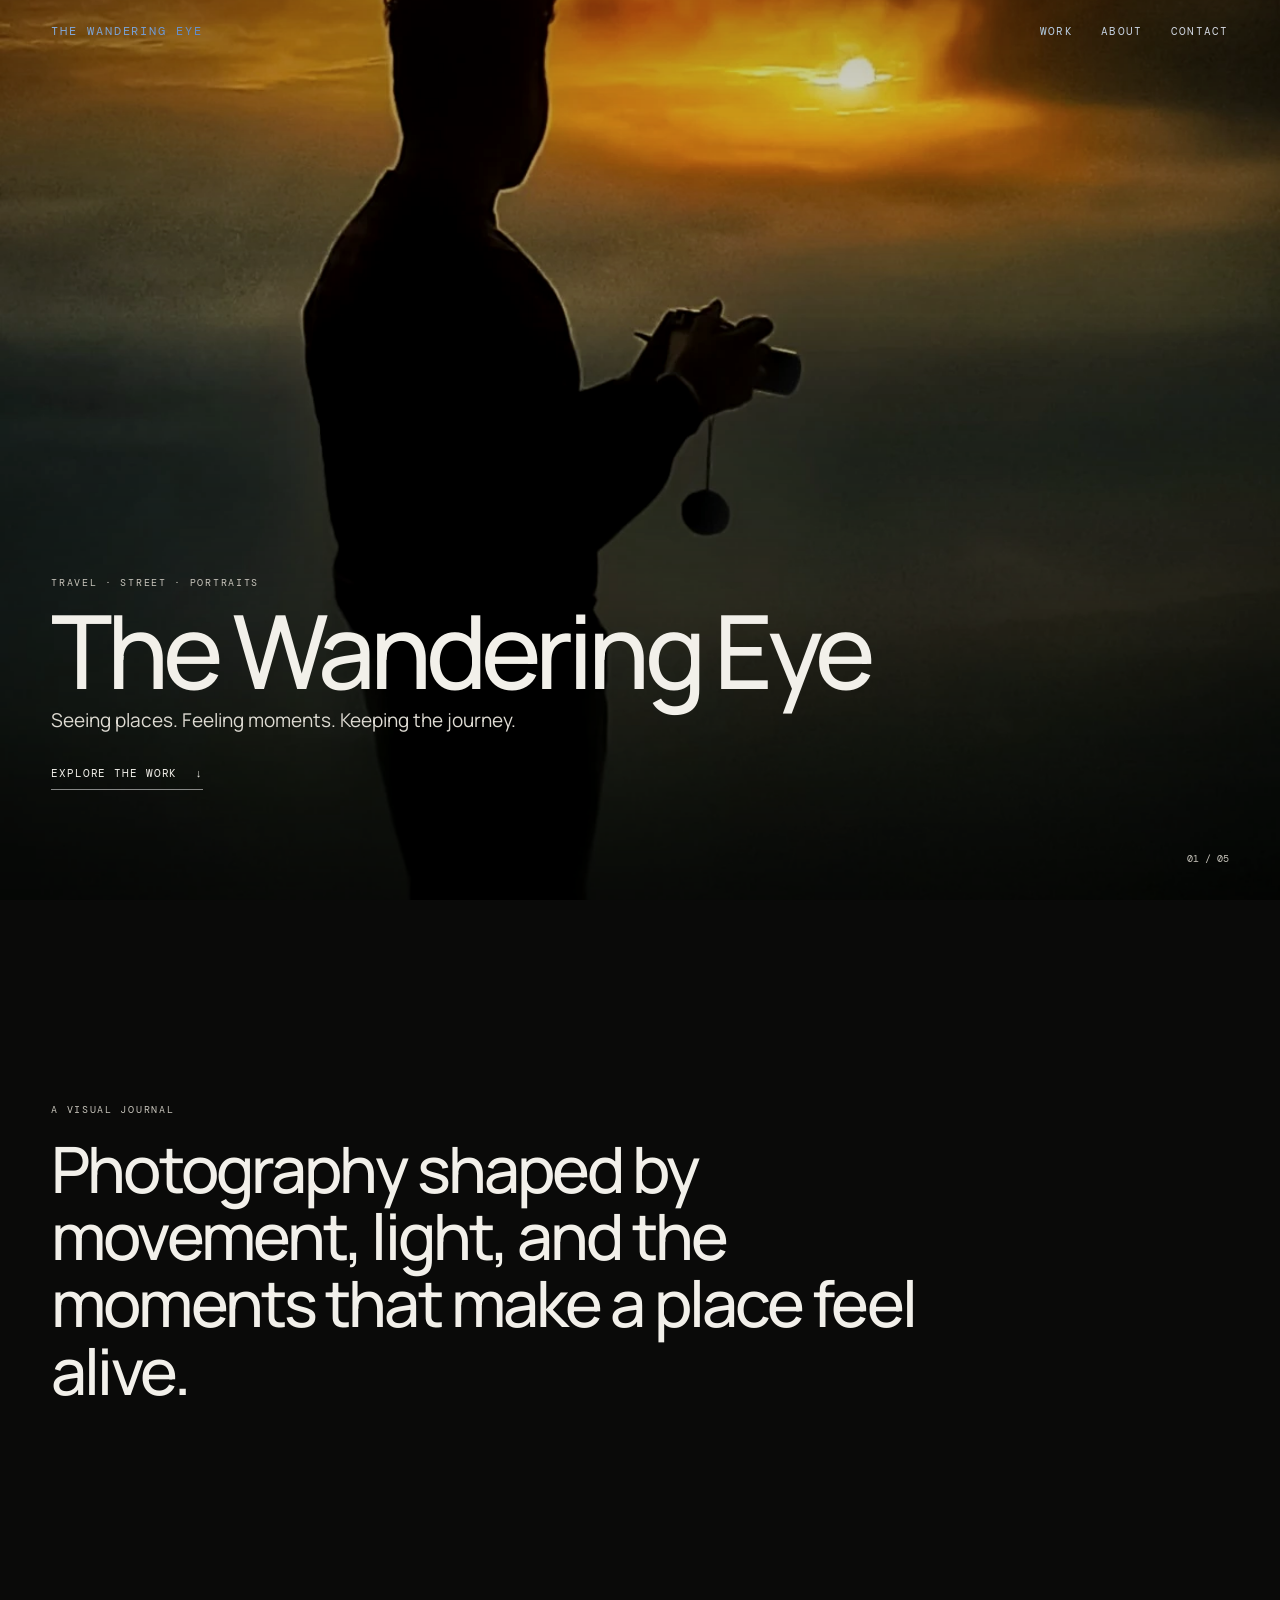
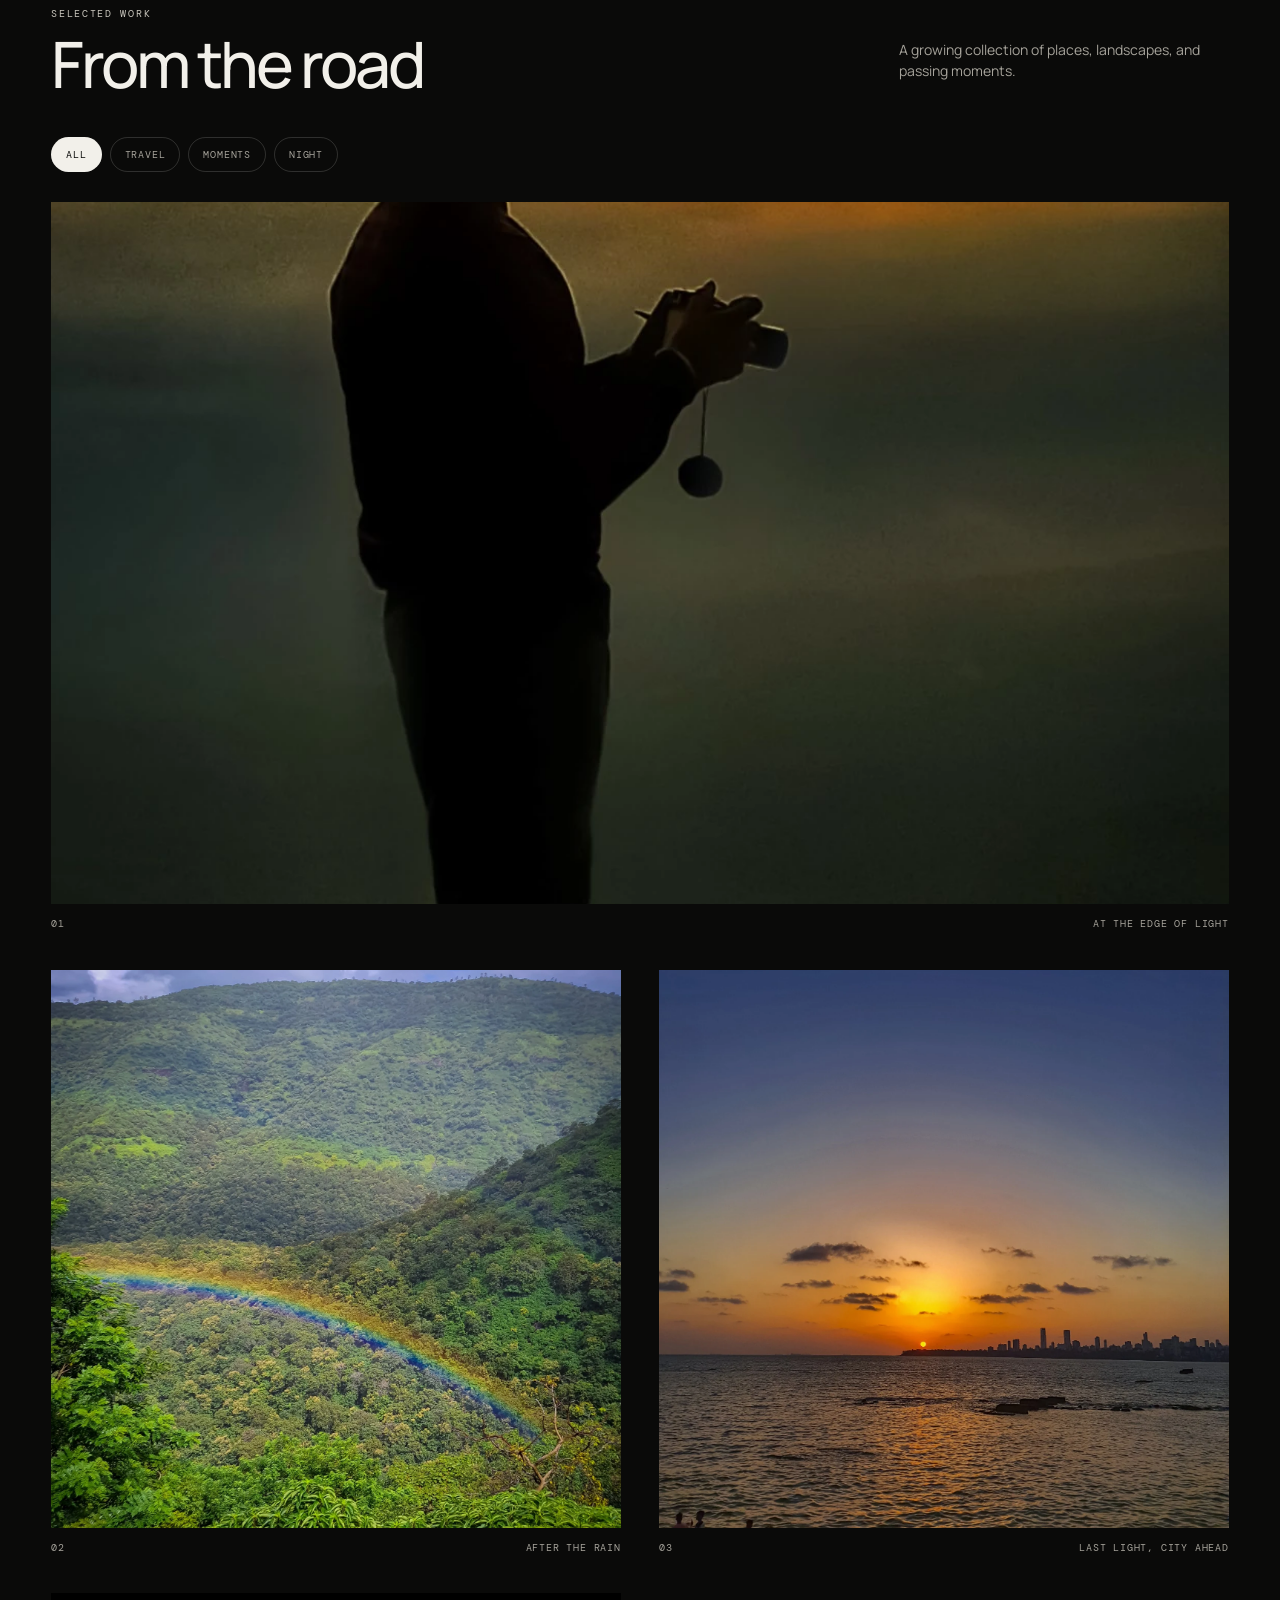
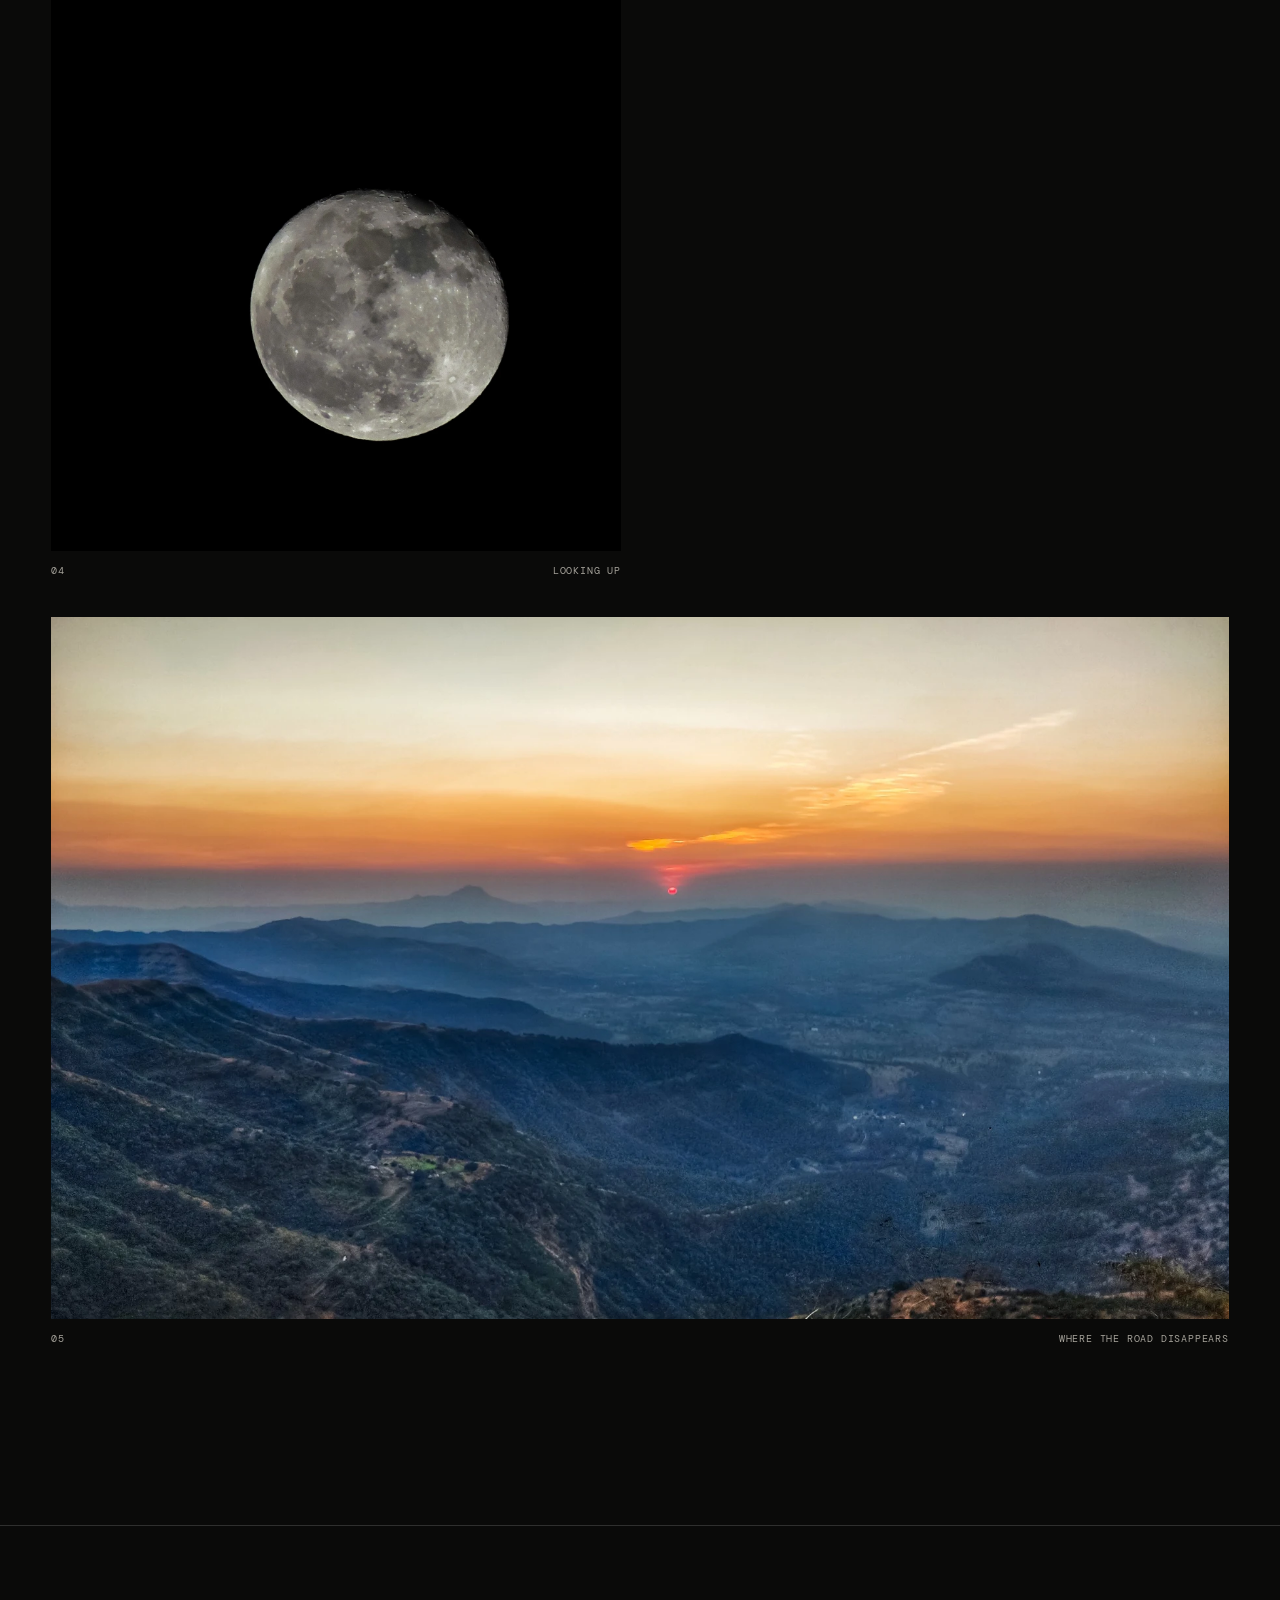
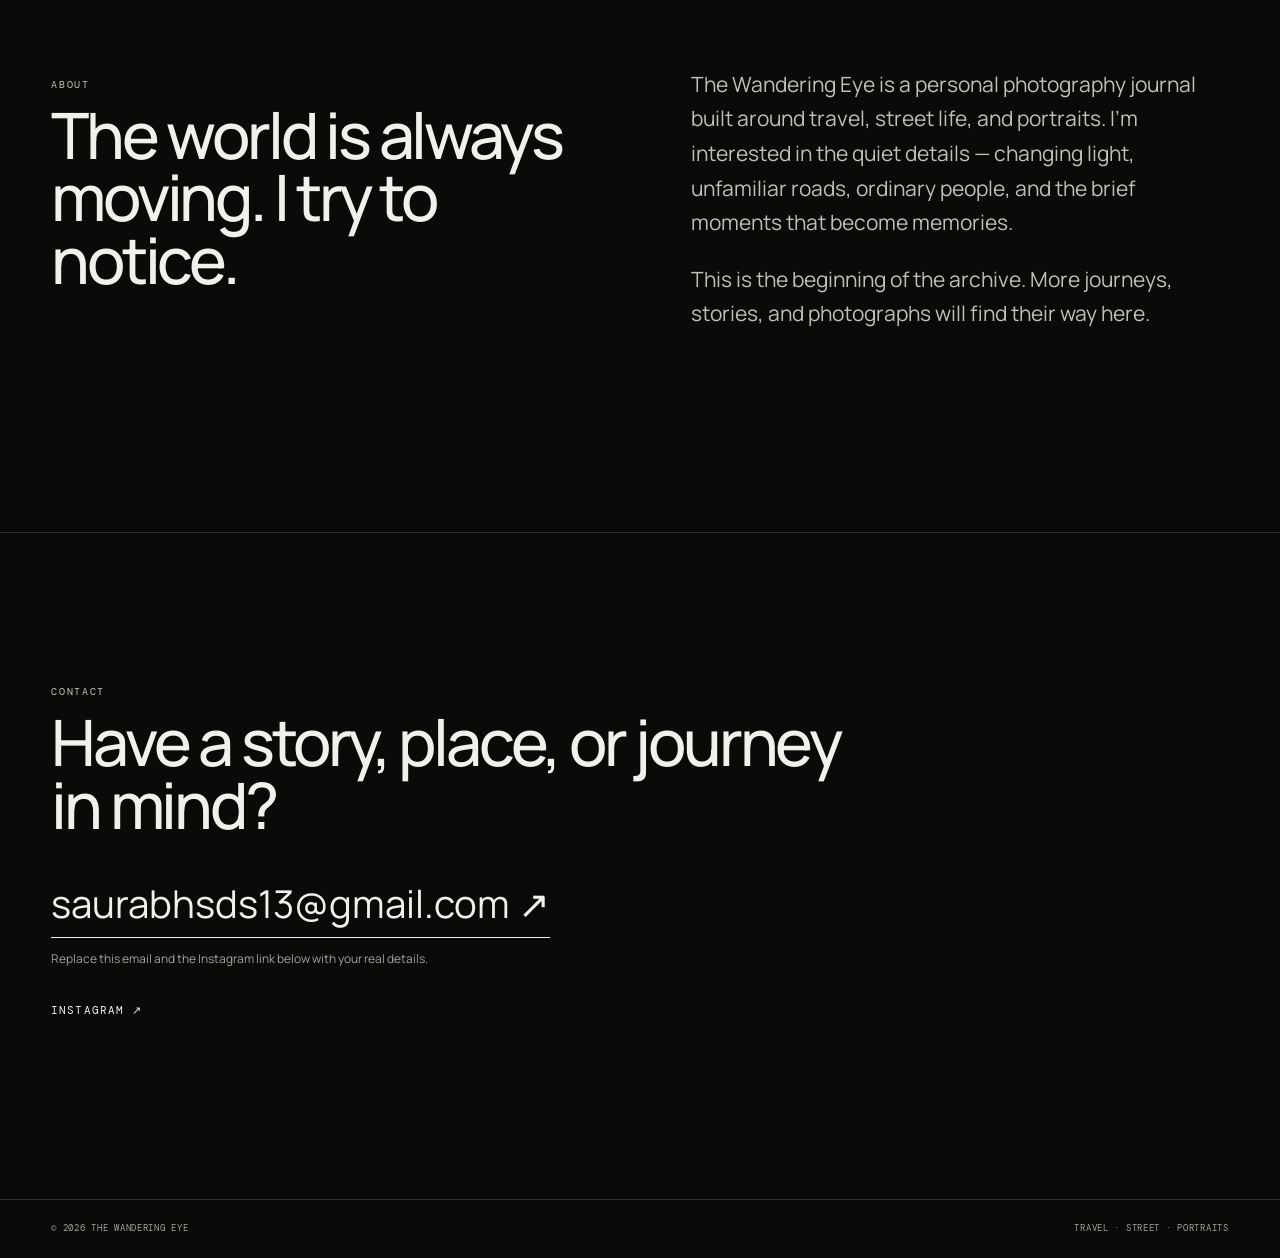
==== index.html @ d6a697e4 "first commit" ====
<!doctype html>
<html lang="en">
<head>
  <meta charset="utf-8">
  <meta name="viewport" content="width=device-width, initial-scale=1">
  <meta name="description" content="The Wandering Eye — travel, street and portrait photography.">
  <title>The Wandering Eye — Photography</title>
  <link rel="stylesheet" href="style.css">
</head>
<body>
  <header class="site-header">
    <a class="brand" href="#top" aria-label="The Wandering Eye home">THE WANDERING EYE</a>
    <button class="menu-toggle" aria-expanded="false" aria-controls="site-nav">Menu</button>
    <nav id="site-nav" class="site-nav">
      <a href="#work">Work</a>
      <a href="#about">About</a>
      <a href="#contact">Contact</a>
    </nav>
  </header>

  <main id="top">
    <section class="hero">
      <img src="assets/images/hero.webp" alt="Photographer watching a golden sunset">
      <div class="hero-overlay"></div>
      <div class="hero-content">
        <p class="eyebrow">TRAVEL · STREET · PORTRAITS</p>
        <h1>The Wandering Eye</h1>
        <p class="hero-line">Seeing places. Feeling moments. Keeping the journey.</p>
        <a class="hero-link" href="#work">Explore the work <span>↓</span></a>
      </div>
      <div class="hero-meta">01 / 05</div>
    </section>

    <section class="intro">
      <p class="section-label">A visual journal</p>
      <h2>Photography shaped by movement, light, and the moments that make a place feel alive.</h2>
    </section>

    <section id="work" class="work-section">
      <div class="section-heading">
        <div>
          <p class="section-label">Selected work</p>
          <h2>From the road</h2>
        </div>
        <p class="section-note">A growing collection of places, landscapes, and passing moments.</p>
      </div>

      <div class="filters" aria-label="Portfolio filters">
        <button class="filter active" data-filter="all">All</button>
        <button class="filter" data-filter="travel">Travel</button>
        <button class="filter" data-filter="moments">Moments</button>
        <button class="filter" data-filter="night">Night</button>
      </div>

      <div class="gallery">
        <figure class="gallery-item large" data-category="moments">
          <button class="image-button" data-full="assets/images/hero.webp" aria-label="Open sunset photographer photograph">
            <img src="assets/images/hero.webp" alt="Silhouette of a photographer at sunset" loading="lazy">
          </button>
          <figcaption><span>01</span><span>At the edge of light</span></figcaption>
        </figure>

        <figure class="gallery-item" data-category="travel">
          <button class="image-button" data-full="assets/images/rainbow-valley.webp" aria-label="Open rainbow valley photograph">
            <img src="assets/images/rainbow-valley.webp" alt="Rainbow across a green mountain valley" loading="lazy">
          </button>
          <figcaption><span>02</span><span>After the rain</span></figcaption>
        </figure>

        <figure class="gallery-item" data-category="travel">
          <button class="image-button" data-full="assets/images/coastal-sunset.webp" aria-label="Open coastal sunset photograph">
            <img src="assets/images/coastal-sunset.webp" alt="Sunset over the sea with a city skyline" loading="lazy">
          </button>
          <figcaption><span>03</span><span>Last light, city ahead</span></figcaption>
        </figure>

        <figure class="gallery-item" data-category="night">
          <button class="image-button" data-full="assets/images/moon.webp" aria-label="Open moon photograph">
            <img src="assets/images/moon.webp" alt="Detailed moon against a black sky" loading="lazy">
          </button>
          <figcaption><span>04</span><span>Looking up</span></figcaption>
        </figure>

        <figure class="gallery-item large" data-category="travel">
          <button class="image-button" data-full="assets/images/mountain-dusk.webp" aria-label="Open mountain dusk photograph">
            <img src="assets/images/mountain-dusk.webp" alt="Layered mountains at sunset" loading="lazy">
          </button>
          <figcaption><span>05</span><span>Where the road disappears</span></figcaption>
        </figure>
      </div>
    </section>

    <section id="about" class="about">
      <div>
        <p class="section-label">About</p>
        <h2>The world is always moving. I try to notice.</h2>
      </div>
      <div class="about-copy">
        <p>The Wandering Eye is a personal photography journal built around travel, street life, and portraits. I’m interested in the quiet details — changing light, unfamiliar roads, ordinary people, and the brief moments that become memories.</p>
        <p>This is the beginning of the archive. More journeys, stories, and photographs will find their way here.</p>
      </div>
    </section>

    <section id="contact" class="contact">
      <p class="section-label">Contact</p>
      <h2>Have a story, place, or journey in mind?</h2>
      <a class="contact-link" href="mailto:hello@example.com">saurabhsds13@gmail.com ↗</a>
      <p class="contact-note">Replace this email and the Instagram link below with your real details.</p>
      <a class="social-link" href="instagram.com/saurabhsds13" aria-label="Instagram profile">Instagram ↗</a>
    </section>
  </main>

  <footer>
    <span>© 2026 The Wandering Eye</span>
    <span>Travel · Street · Portraits</span>
  </footer>

  <div class="lightbox" id="lightbox" aria-hidden="true">
    <button class="lightbox-close" aria-label="Close image">×</button>
    <img id="lightbox-image" src="" alt="">
  </div>

  <script src="script.js"></script>
</body>
</html>
---- style.css ----
@import url('https://fonts.googleapis.com/css2?family=DM+Mono:wght@400;500&family=Manrope:wght@400;500;600&display=swap');

:root {
  --bg: #0a0a09;
  --text: #f2f0ea;
  --muted: #a5a29a;
  --line: rgba(242,240,234,.16);
  --pad: clamp(20px, 4vw, 64px);
}

* { box-sizing: border-box; }
html { scroll-behavior: smooth; }
body {
  margin: 0;
  background: var(--bg);
  color: var(--text);
  font-family: "Manrope", Arial, sans-serif;
  line-height: 1.5;
}
body.no-scroll { overflow: hidden; }
a { color: inherit; text-decoration: none; }
button { font: inherit; color: inherit; }

.site-header {
  position: fixed;
  inset: 0 0 auto 0;
  z-index: 20;
  display: flex;
  align-items: center;
  justify-content: space-between;
  padding: 22px var(--pad);
  mix-blend-mode: difference;
}
.brand {
  font-family: "DM Mono", monospace;
  font-size: 12px;
  letter-spacing: .16em;
}
.site-nav { display: flex; gap: 28px; }
.site-nav a, .menu-toggle {
  font-family: "DM Mono", monospace;
  font-size: 11px;
  letter-spacing: .12em;
  text-transform: uppercase;
}
.menu-toggle { display: none; background: none; border: 0; cursor: pointer; }

.hero {
  height: 100svh;
  min-height: 650px;
  position: relative;
  overflow: hidden;
}
.hero > img {
  width: 100%;
  height: 100%;
  object-fit: cover;
  object-position: center 45%;
  filter: saturate(.82) contrast(1.04);
  animation: heroIn 1.4s ease both;
}
.hero-overlay {
  position: absolute;
  inset: 0;
  background: linear-gradient(180deg, rgba(0,0,0,.28), transparent 35%, rgba(0,0,0,.7));
}
.hero-content {
  position: absolute;
  left: var(--pad);
  bottom: clamp(48px, 9vw, 110px);
  max-width: 900px;
}
.eyebrow, .section-label {
  font-family: "DM Mono", monospace;
  font-size: 10px;
  letter-spacing: .17em;
  text-transform: uppercase;
  color: #c8c5bc;
}
.hero h1 {
  margin: 12px 0 8px;
  font-size: clamp(48px, 8vw, 112px);
  font-weight: 500;
  line-height: .94;
  letter-spacing: -.055em;
}
.hero-line {
  margin: 0;
  color: #dedbd3;
  font-size: clamp(15px, 1.5vw, 19px);
}
.hero-link {
  display: inline-flex;
  gap: 18px;
  margin-top: 30px;
  padding-bottom: 8px;
  border-bottom: 1px solid rgba(255,255,255,.5);
  font-family: "DM Mono", monospace;
  font-size: 11px;
  letter-spacing: .08em;
  text-transform: uppercase;
}
.hero-meta {
  position: absolute;
  right: var(--pad);
  bottom: 34px;
  font-family: "DM Mono", monospace;
  font-size: 10px;
  color: #c8c5bc;
}

.intro {
  padding: clamp(100px, 15vw, 220px) var(--pad);
  max-width: 1150px;
}
.intro h2 {
  max-width: 900px;
  margin: 18px 0 0;
  font-size: clamp(32px, 5vw, 70px);
  line-height: 1.05;
  letter-spacing: -.045em;
  font-weight: 500;
}

.work-section, .about, .contact {
  padding: 0 var(--pad) clamp(110px, 14vw, 190px);
}
.section-heading {
  display: flex;
  justify-content: space-between;
  gap: 40px;
  align-items: end;
  margin-bottom: 42px;
}
.section-heading h2, .about h2, .contact h2 {
  margin: 12px 0 0;
  font-size: clamp(38px, 5vw, 72px);
  line-height: .98;
  letter-spacing: -.05em;
  font-weight: 500;
}
.section-note {
  max-width: 330px;
  color: var(--muted);
  font-size: 14px;
}

.filters {
  display: flex;
  gap: 8px;
  margin-bottom: 30px;
  flex-wrap: wrap;
}
.filter {
  border: 1px solid var(--line);
  background: transparent;
  padding: 9px 14px;
  border-radius: 100px;
  cursor: pointer;
  color: var(--muted);
  font-family: "DM Mono", monospace;
  font-size: 10px;
  text-transform: uppercase;
  letter-spacing: .08em;
}
.filter.active, .filter:hover {
  color: var(--bg);
  background: var(--text);
}

.gallery {
  display: grid;
  grid-template-columns: repeat(2, minmax(0, 1fr));
  gap: clamp(22px, 3vw, 52px);
}
.gallery-item { margin: 0; }
.gallery-item.large { grid-column: span 2; }
.image-button {
  display: block;
  width: 100%;
  padding: 0;
  border: 0;
  background: none;
  cursor: zoom-in;
  overflow: hidden;
}
.image-button img {
  display: block;
  width: 100%;
  height: min(78vh, 900px);
  object-fit: cover;
  transition: transform .8s cubic-bezier(.2,.7,.2,1), filter .5s ease;
}
.gallery-item:not(.large) .image-button img { height: min(62vh, 720px); }
.gallery-item:nth-child(1) img { object-position: center 55%; }
.gallery-item:nth-child(2) img { object-position: center center; }
.gallery-item:nth-child(3) img { object-position: center 60%; }
.gallery-item:nth-child(4) img { object-fit: contain; background: #000; }
.gallery-item:nth-child(5) img { object-position: center center; }
.image-button:hover img { transform: scale(1.025); filter: brightness(1.06); }
figcaption {
  display: flex;
  justify-content: space-between;
  gap: 20px;
  padding-top: 12px;
  color: var(--muted);
  font-family: "DM Mono", monospace;
  font-size: 10px;
  text-transform: uppercase;
  letter-spacing: .08em;
}

.about {
  display: grid;
  grid-template-columns: 1fr 1fr;
  gap: 8vw;
  border-top: 1px solid var(--line);
  padding-top: clamp(90px, 11vw, 150px);
}
.about-copy {
  max-width: 590px;
  color: #c2bfb7;
  font-size: clamp(16px, 1.7vw, 21px);
  line-height: 1.65;
}
.about-copy p { margin: 0 0 22px; }

.contact {
  border-top: 1px solid var(--line);
  padding-top: clamp(90px, 11vw, 150px);
}
.contact h2 { max-width: 820px; }
.contact-link {
  display: inline-block;
  margin-top: 38px;
  font-size: clamp(22px, 3vw, 40px);
  border-bottom: 1px solid var(--text);
  padding-bottom: 5px;
}
.social-link {
  display: inline-block;
  margin-top: 22px;
  font-family: "DM Mono", monospace;
  font-size: 11px;
  text-transform: uppercase;
  letter-spacing: .1em;
}
.contact-note { color: var(--muted); font-size: 12px; }

footer {
  border-top: 1px solid var(--line);
  padding: 22px var(--pad);
  display: flex;
  justify-content: space-between;
  color: var(--muted);
  font-family: "DM Mono", monospace;
  font-size: 9px;
  text-transform: uppercase;
  letter-spacing: .08em;
}

.lightbox {
  position: fixed;
  inset: 0;
  z-index: 100;
  background: rgba(0,0,0,.94);
  display: none;
  align-items: center;
  justify-content: center;
  padding: 30px;
}
.lightbox.open { display: flex; }
.lightbox img {
  max-width: 94vw;
  max-height: 92vh;
  object-fit: contain;
}
.lightbox-close {
  position: absolute;
  top: 20px;
  right: 25px;
  width: 44px;
  height: 44px;
  border: 1px solid var(--line);
  background: rgba(0,0,0,.35);
  border-radius: 50%;
  cursor: pointer;
  font-size: 28px;
  line-height: 1;
}

.is-hidden { display: none !important; }

@keyframes heroIn {
  from { transform: scale(1.04); opacity: .75; }
  to { transform: scale(1); opacity: 1; }
}

@media (max-width: 720px) {
  .site-header { padding-top: 18px; }
  .menu-toggle { display: block; }
  .site-nav {
    display: none;
    position: absolute;
    top: 58px;
    right: var(--pad);
    flex-direction: column;
    gap: 14px;
    padding: 18px;
    background: rgba(10,10,9,.94);
    border: 1px solid var(--line);
  }
  .site-nav.open { display: flex; }
  .hero { min-height: 580px; }
  .hero > img { object-position: 52% center; }
  .hero h1 { font-size: clamp(48px, 15vw, 78px); }
  .section-heading, .about { grid-template-columns: 1fr; display: grid; }
  .gallery { grid-template-columns: 1fr; }
  .gallery-item.large { grid-column: span 1; }
  .image-button img, .gallery-item:not(.large) .image-button img { height: 70vh; max-height: 700px; }
  .gallery-item:nth-child(4) .image-button img { height: 55vh; }
  footer { flex-direction: column; gap: 8px; }
}
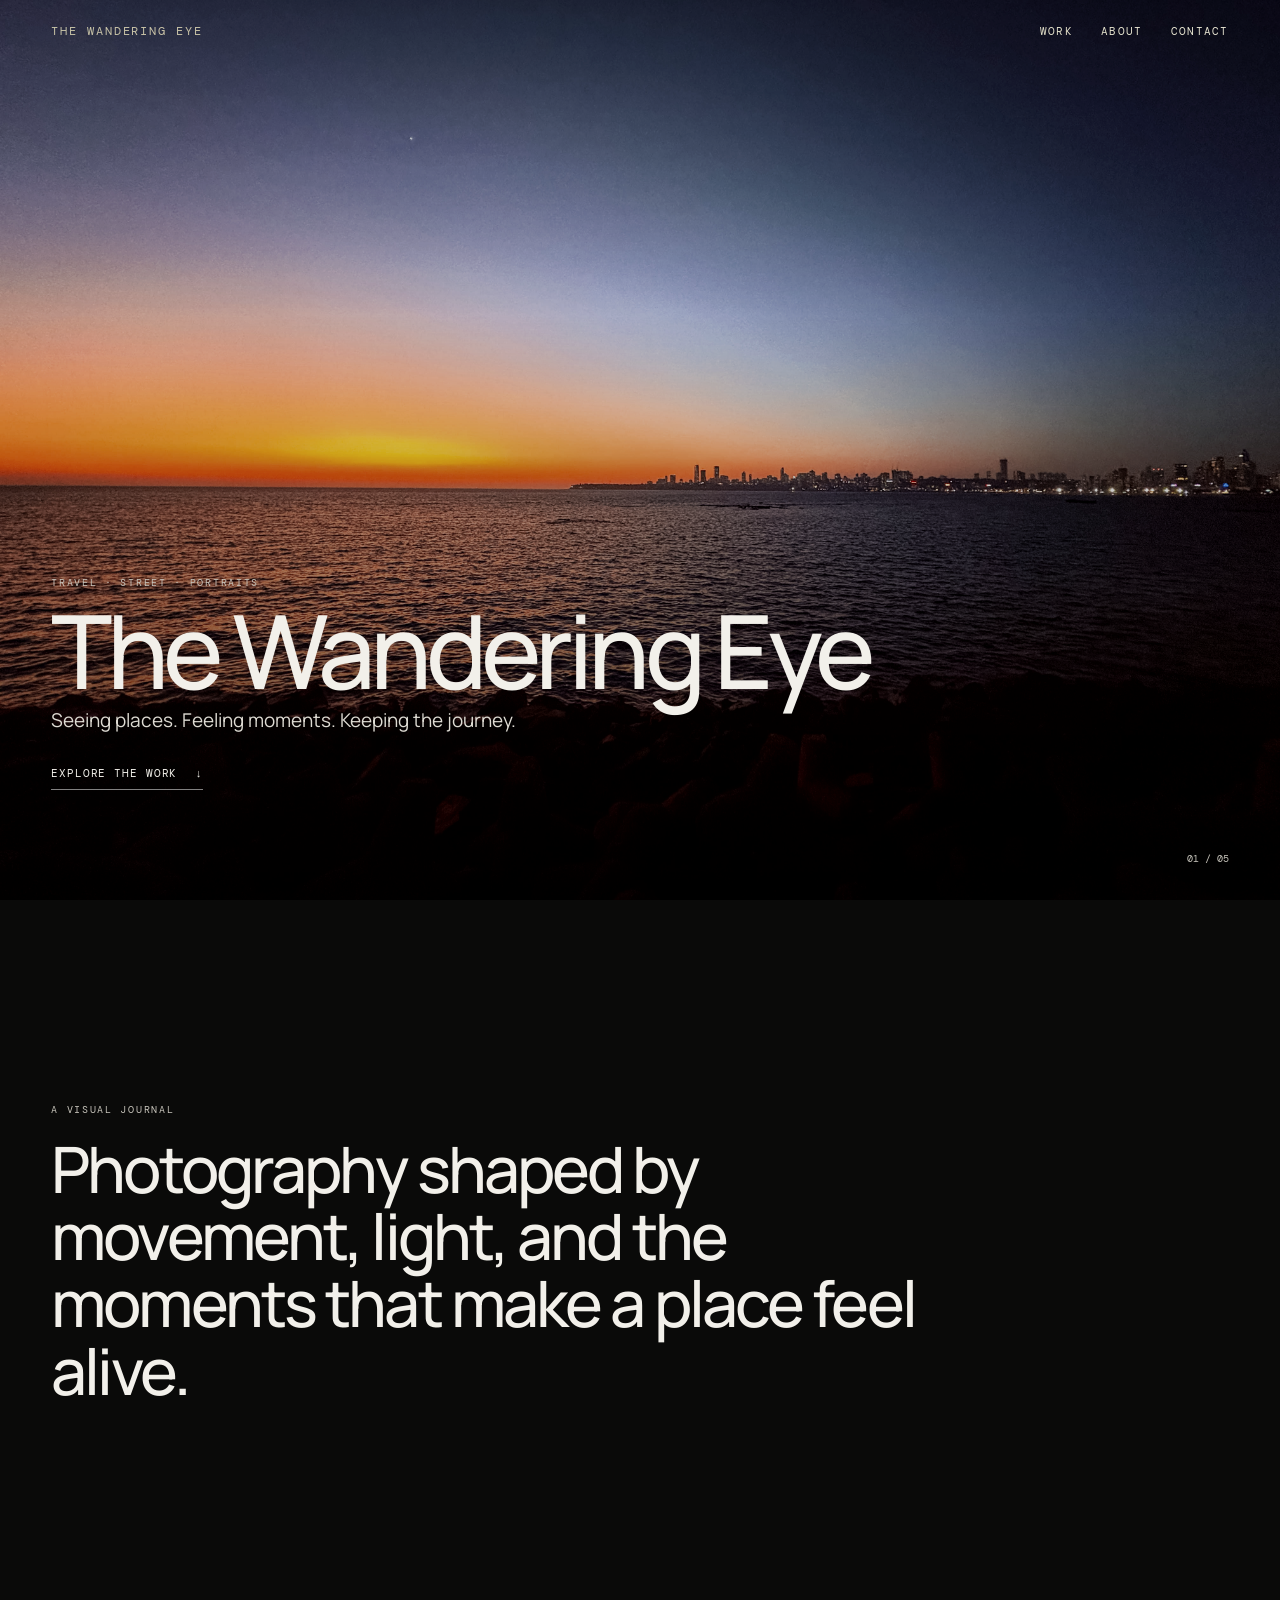
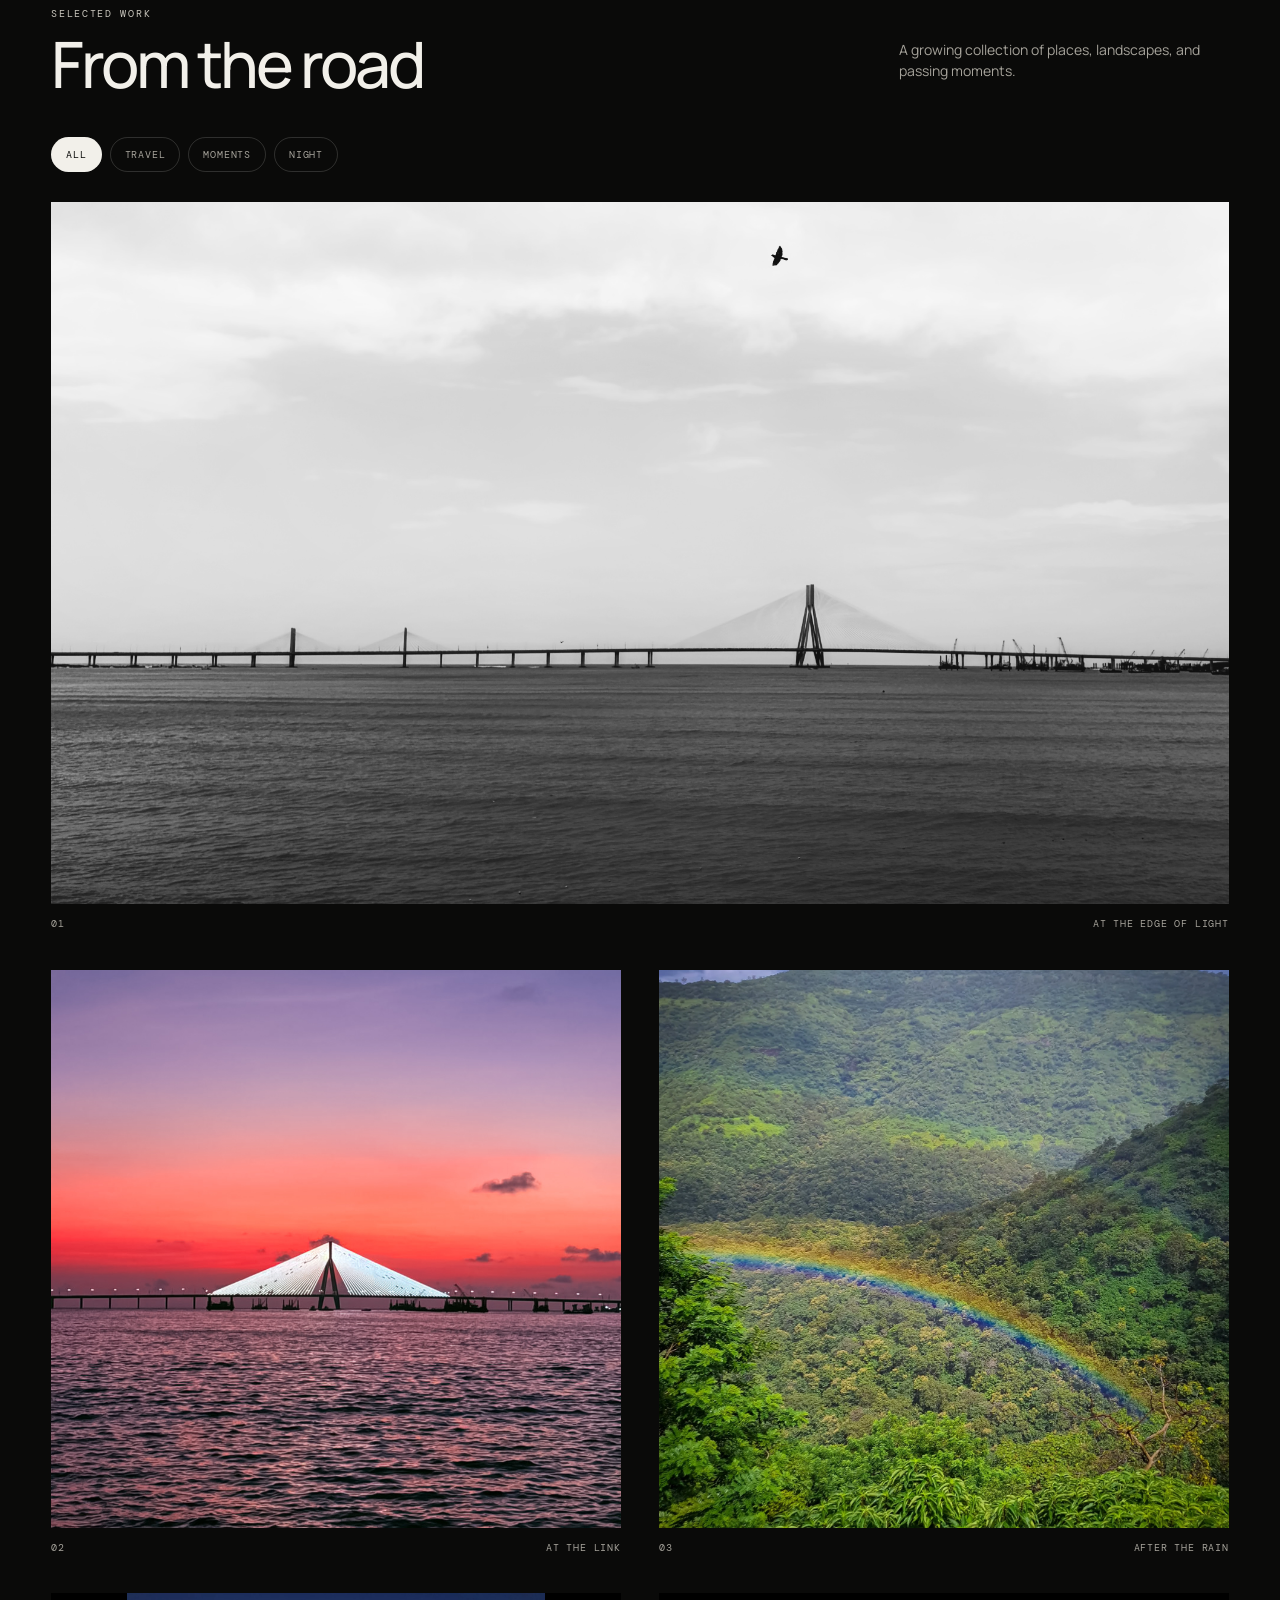
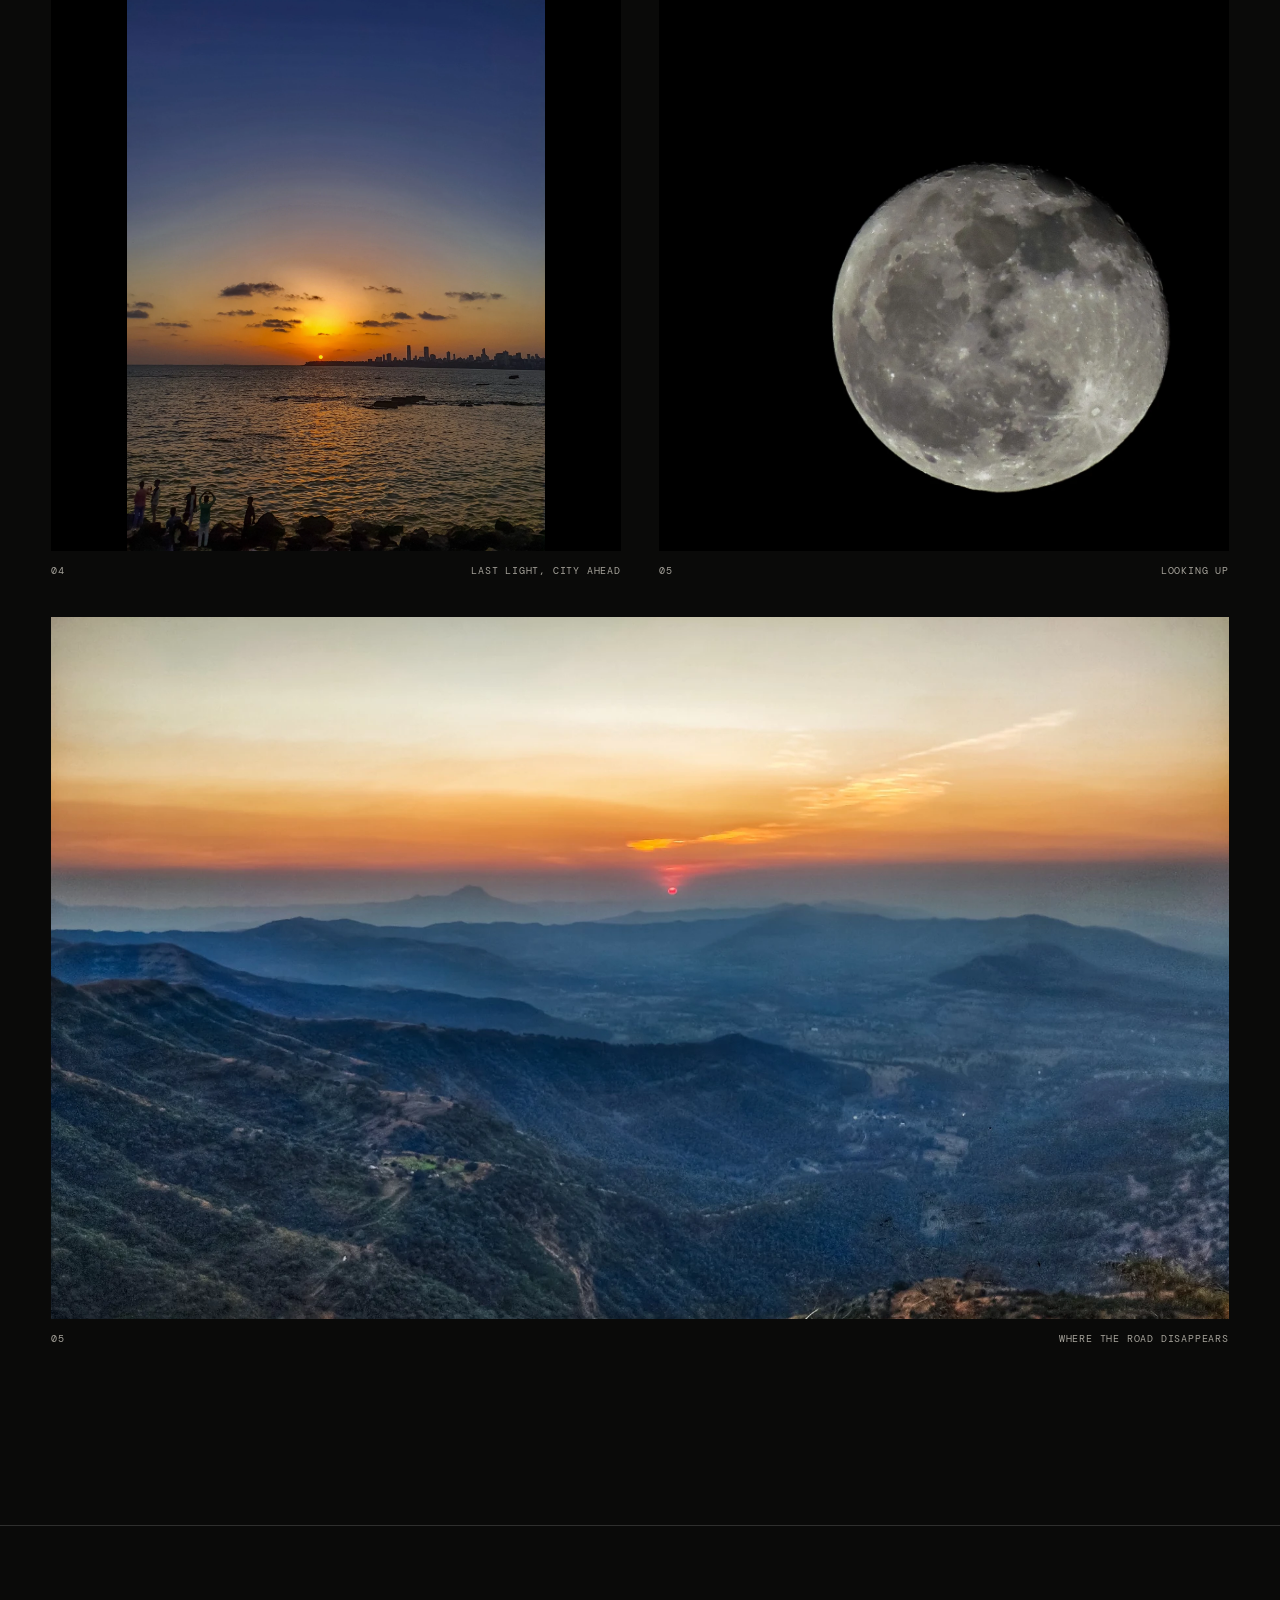
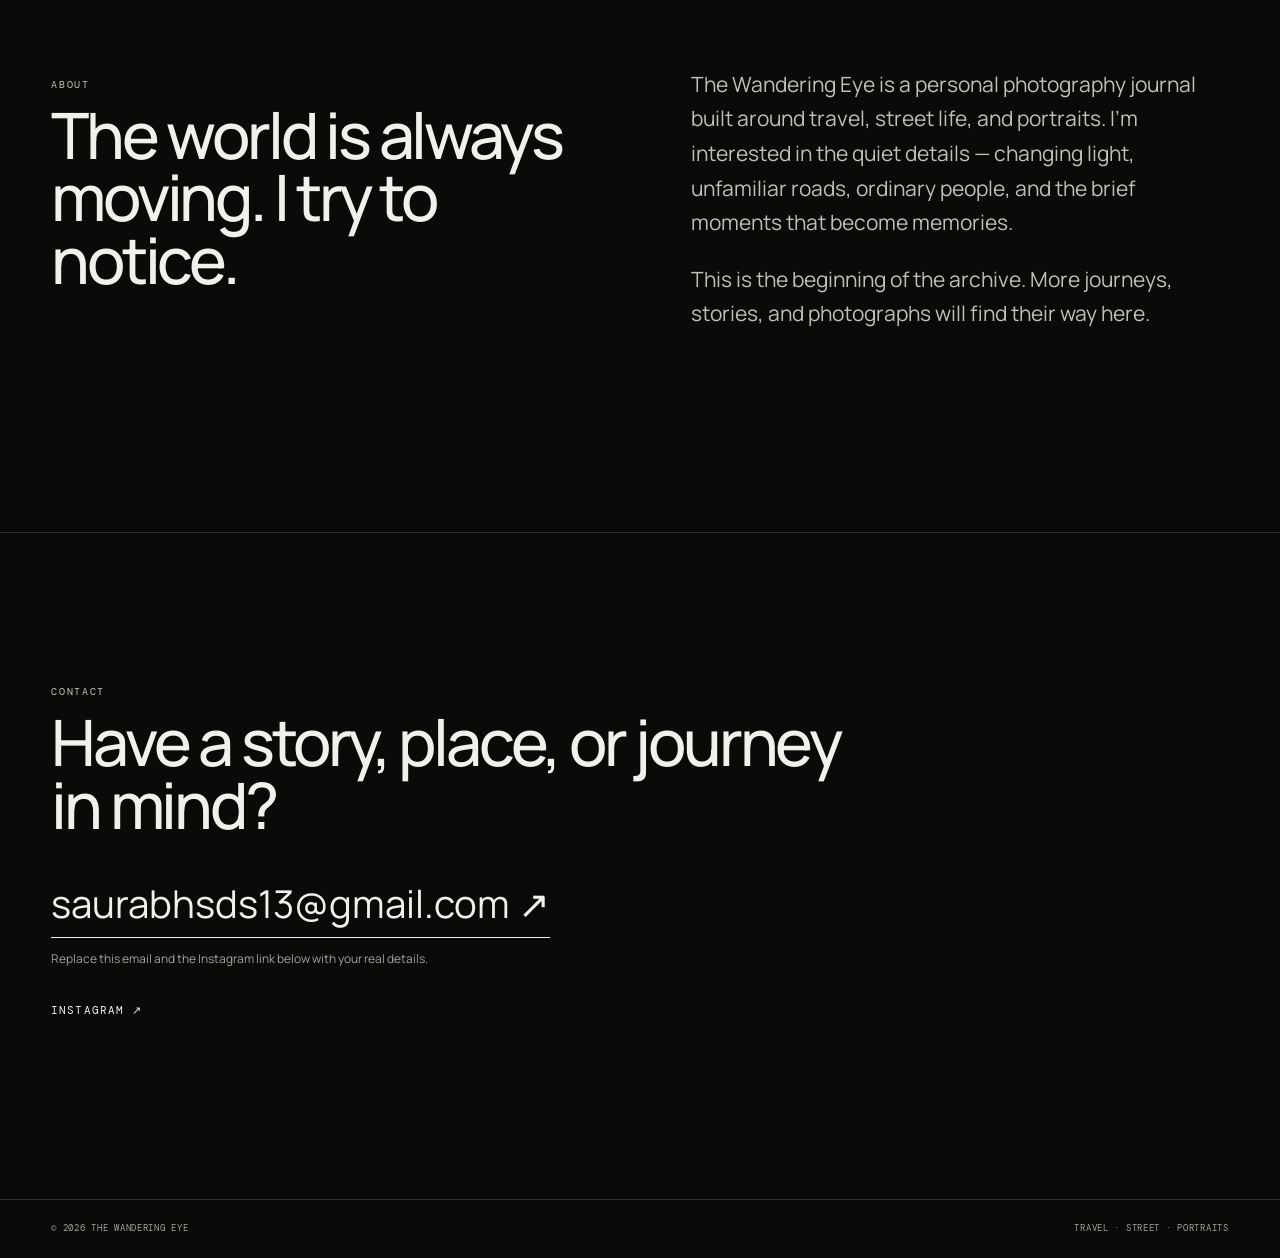
==== commit 3315ec27: "added URLS" ====
--- a/index.html
+++ b/index.html
@@ -20,7 +20,7 @@
 
   <main id="top">
     <section class="hero">
-      <img src="assets/images/hero.webp" alt="Photographer watching a golden sunset">
+      <img src="assets/images/hero.jpg" alt="Photographer watching a golden sunset">
       <div class="hero-overlay"></div>
       <div class="hero-content">
         <p class="eyebrow">TRAVEL · STREET · PORTRAITS</p>
@@ -55,30 +55,37 @@
       <div class="gallery">
         <figure class="gallery-item large" data-category="moments">
           <button class="image-button" data-full="assets/images/hero.webp" aria-label="Open sunset photographer photograph">
-            <img src="assets/images/hero.webp" alt="Silhouette of a photographer at sunset" loading="lazy">
+            <img src="assets/images/hero-a.jpeg" alt="Silhouette of a photographer at sunset" loading="lazy">
           </button>
           <figcaption><span>01</span><span>At the edge of light</span></figcaption>
+        </figure>
+
+         <figure class="gallery-item" data-category="travel">
+          <button class="image-button" data-full="assets/images/rainbow-valley.webp" aria-label="Open rainbow valley photograph">
+            <img src="assets/images/sea-link.jpg" alt="Rainbow across a green mountain valley" loading="lazy">
+          </button>
+          <figcaption><span>02</span><span>At the link</span></figcaption>
         </figure>
 
         <figure class="gallery-item" data-category="travel">
           <button class="image-button" data-full="assets/images/rainbow-valley.webp" aria-label="Open rainbow valley photograph">
             <img src="assets/images/rainbow-valley.webp" alt="Rainbow across a green mountain valley" loading="lazy">
           </button>
-          <figcaption><span>02</span><span>After the rain</span></figcaption>
+          <figcaption><span>03</span><span>After the rain</span></figcaption>
         </figure>
 
         <figure class="gallery-item" data-category="travel">
           <button class="image-button" data-full="assets/images/coastal-sunset.webp" aria-label="Open coastal sunset photograph">
             <img src="assets/images/coastal-sunset.webp" alt="Sunset over the sea with a city skyline" loading="lazy">
           </button>
-          <figcaption><span>03</span><span>Last light, city ahead</span></figcaption>
+          <figcaption><span>04</span><span>Last light, city ahead</span></figcaption>
         </figure>
 
         <figure class="gallery-item" data-category="night">
           <button class="image-button" data-full="assets/images/moon.webp" aria-label="Open moon photograph">
             <img src="assets/images/moon.webp" alt="Detailed moon against a black sky" loading="lazy">
           </button>
-          <figcaption><span>04</span><span>Looking up</span></figcaption>
+          <figcaption><span>05</span><span>Looking up</span></figcaption>
         </figure>
 
         <figure class="gallery-item large" data-category="travel">
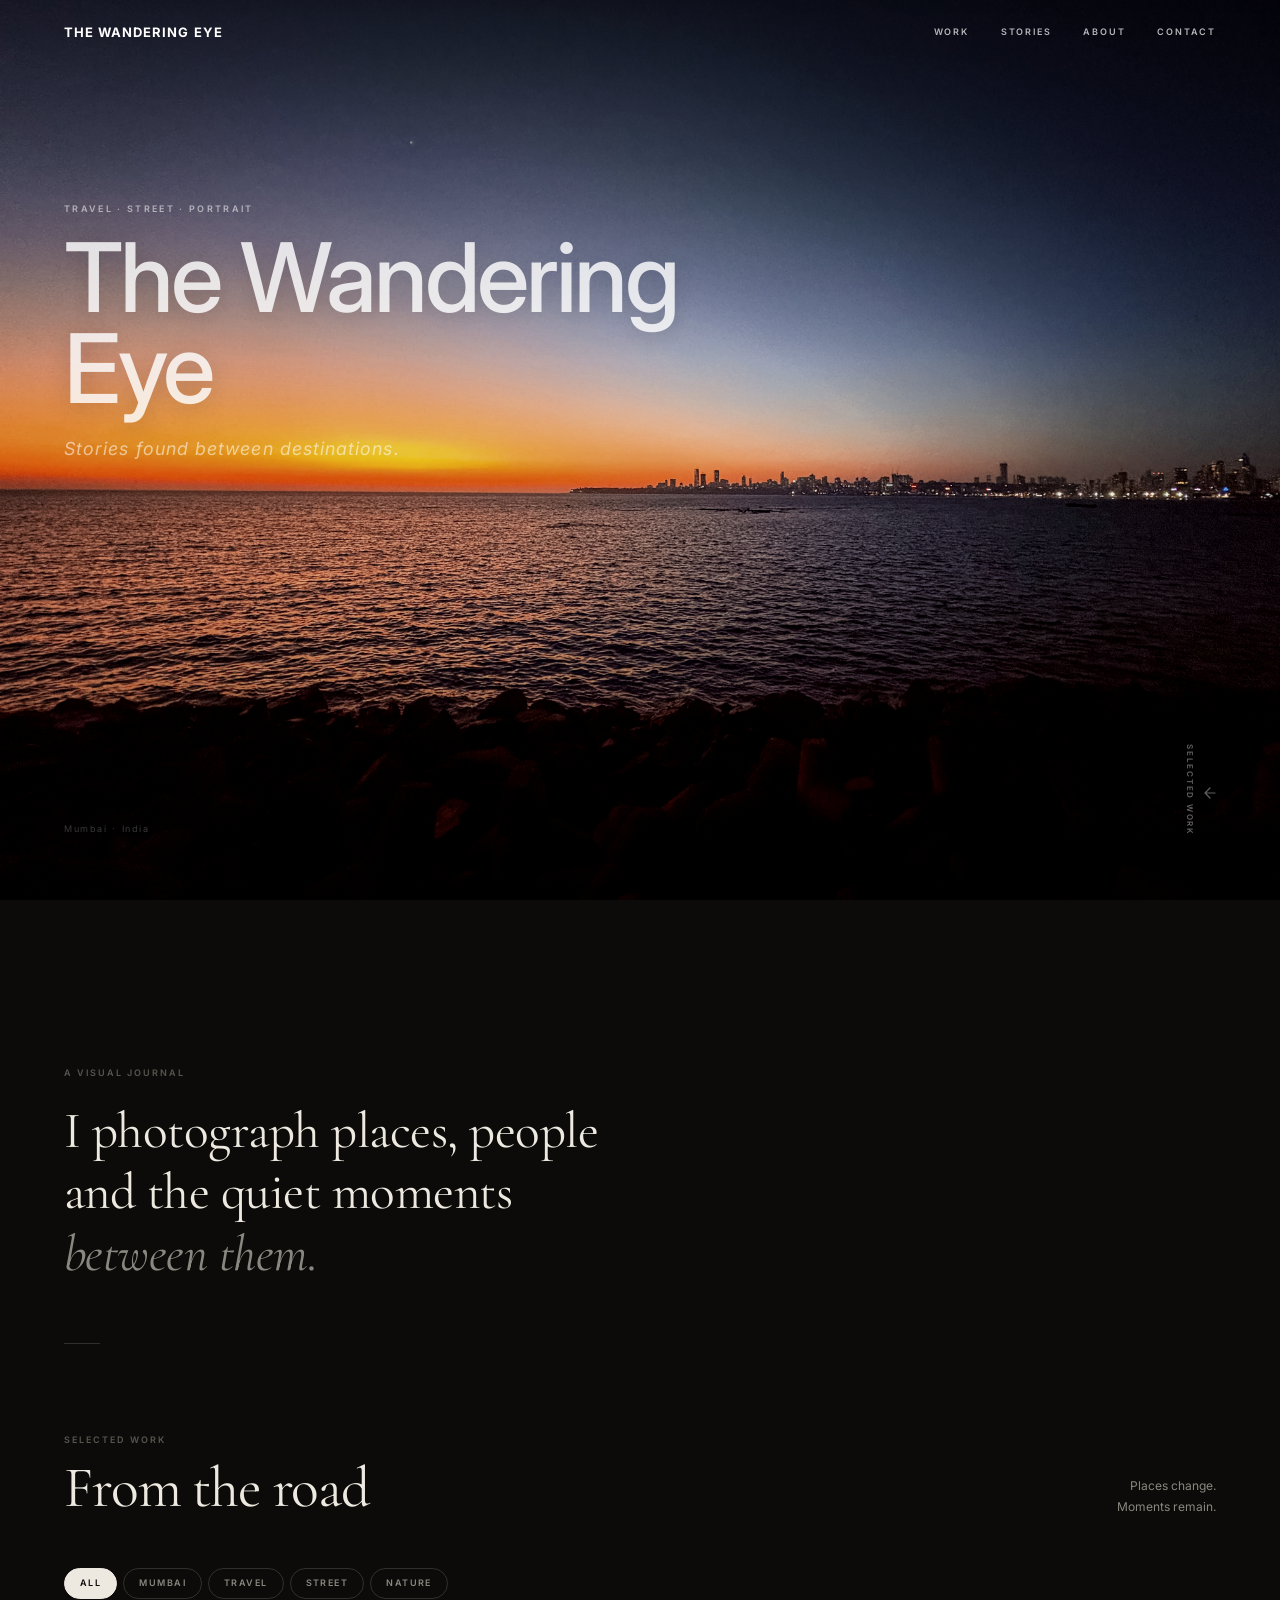
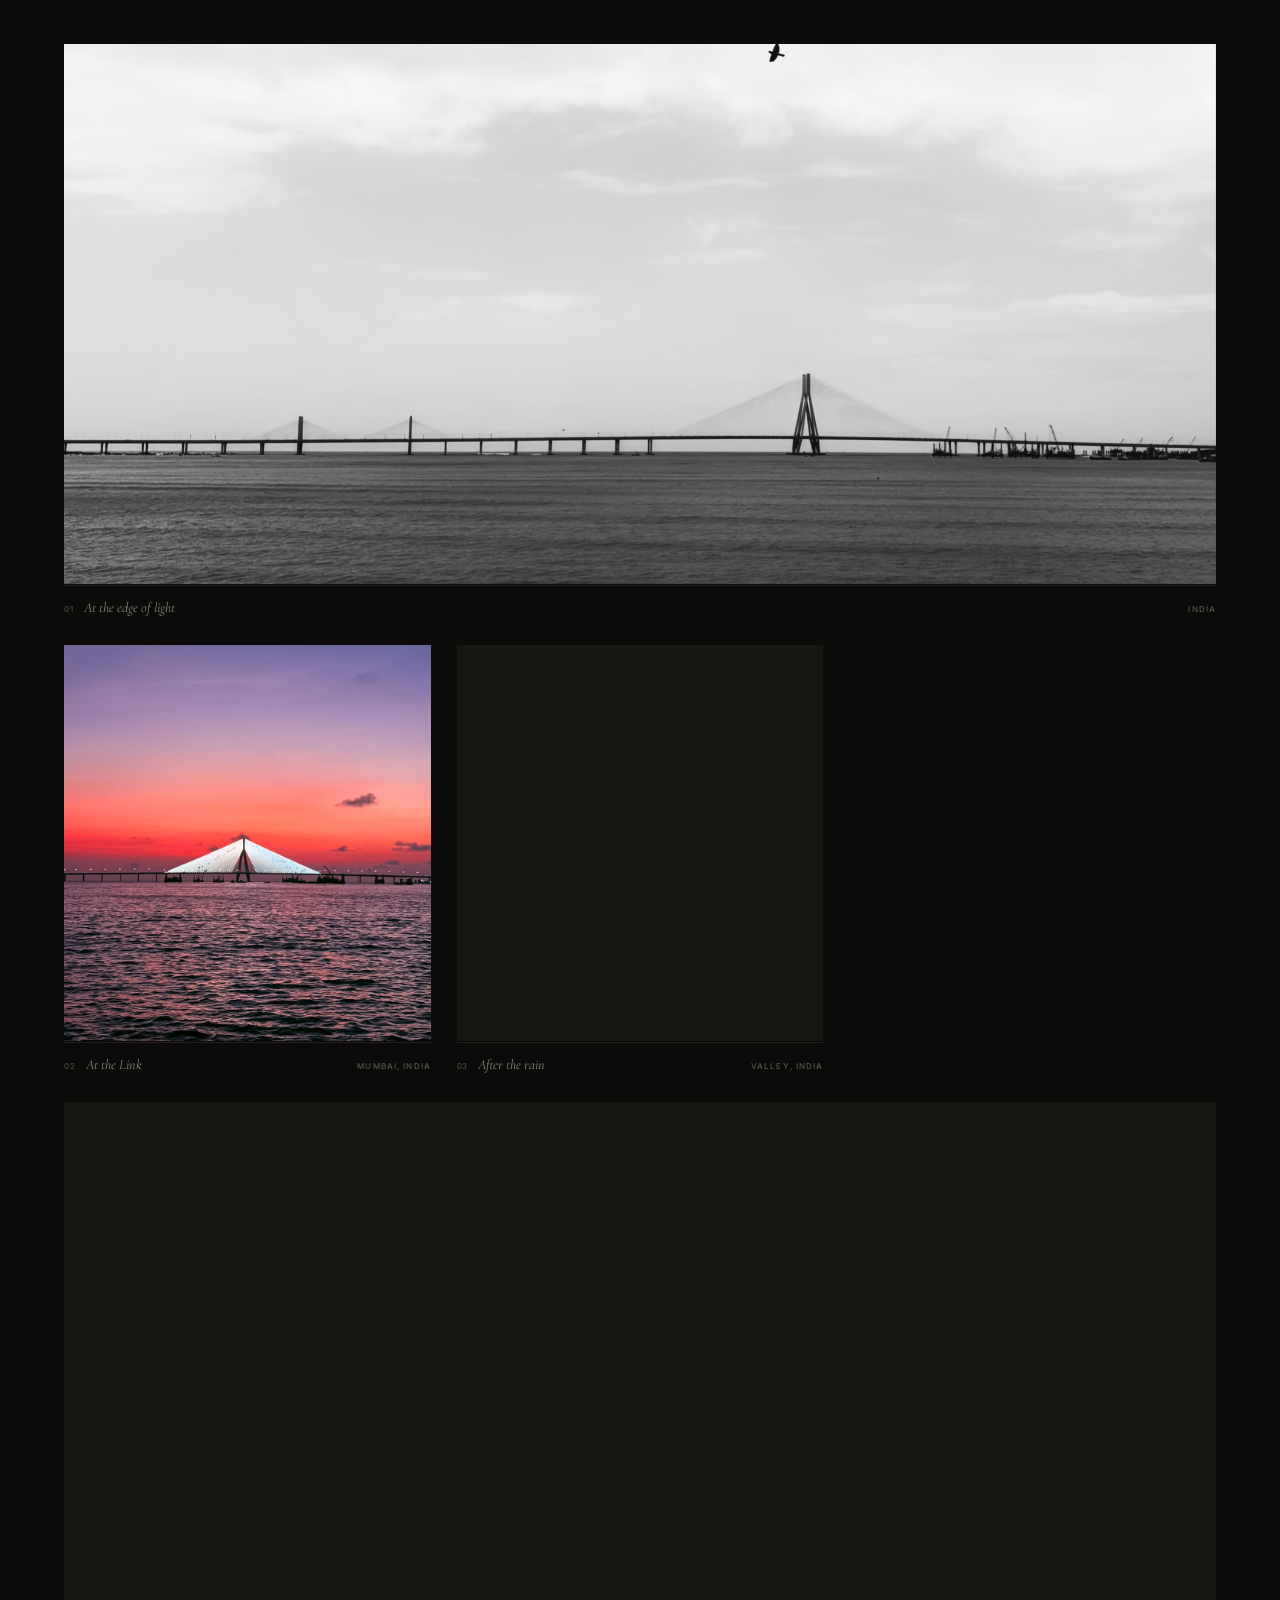
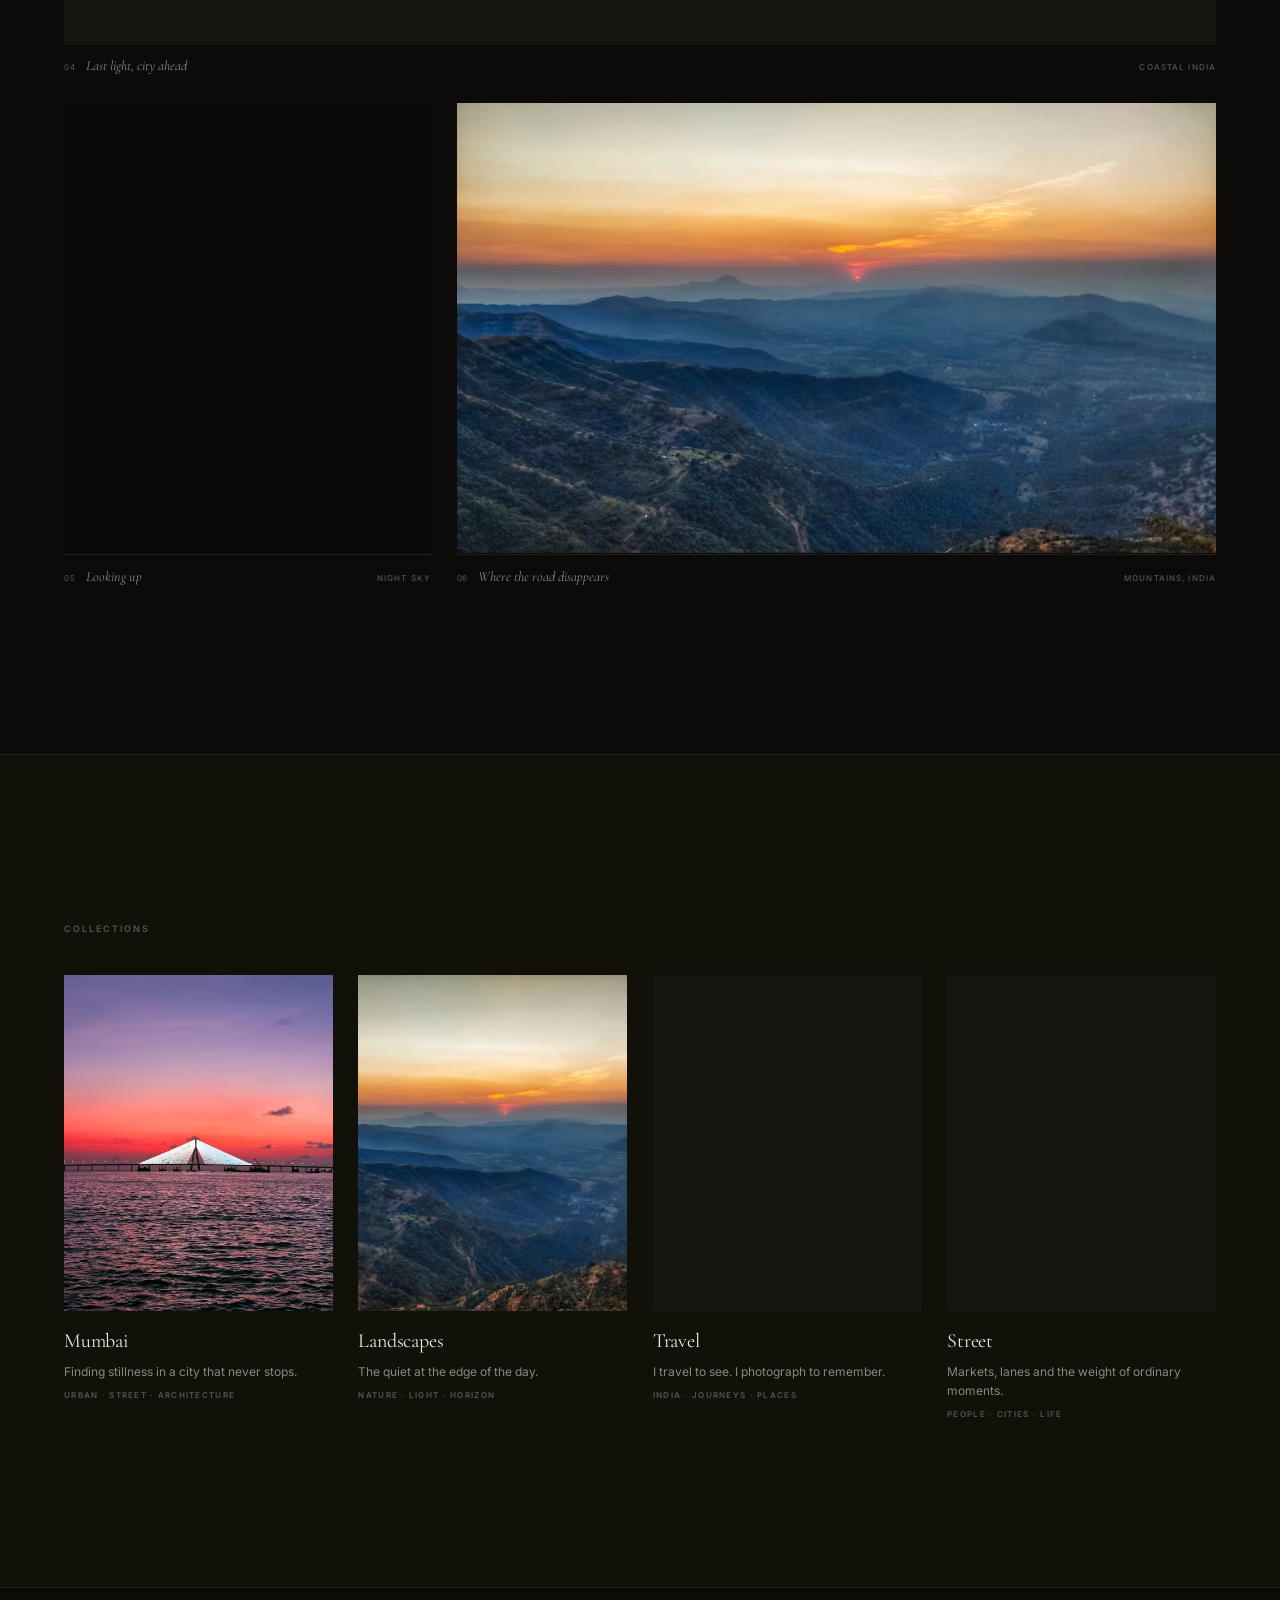
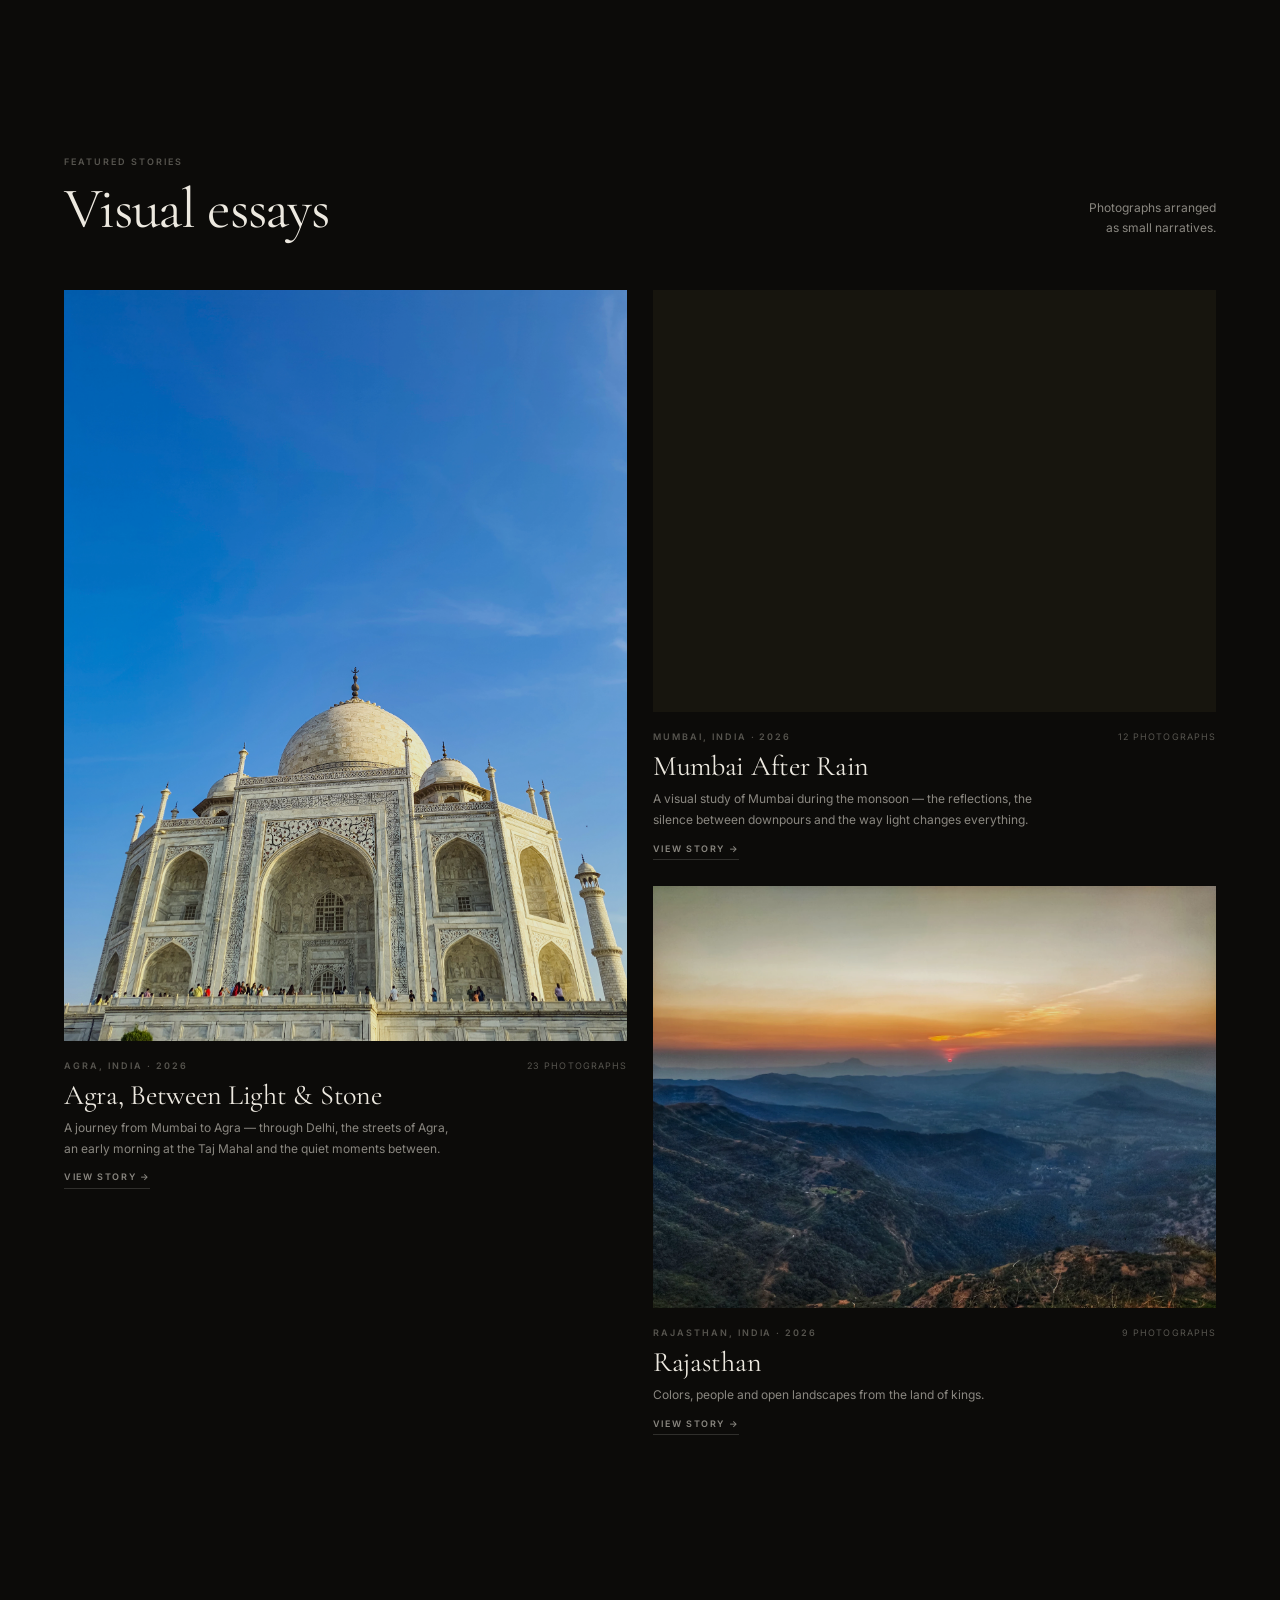
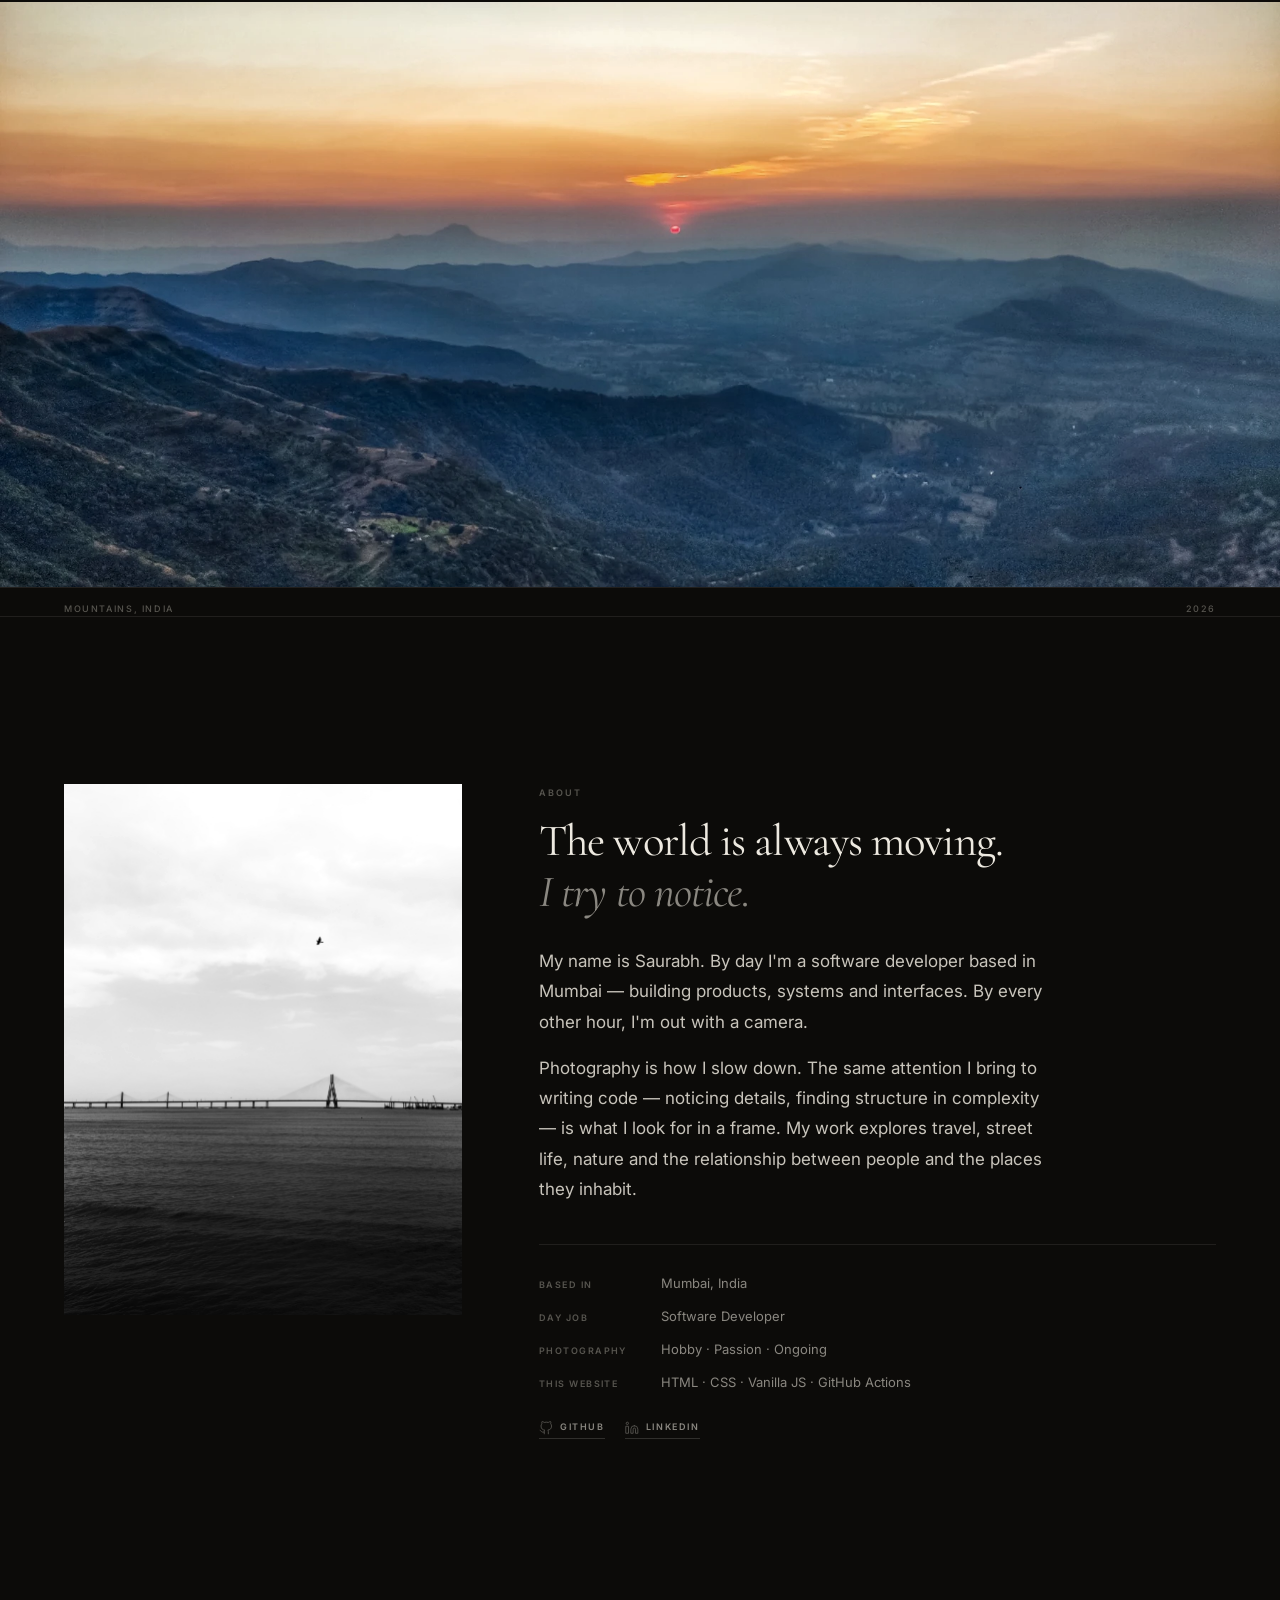
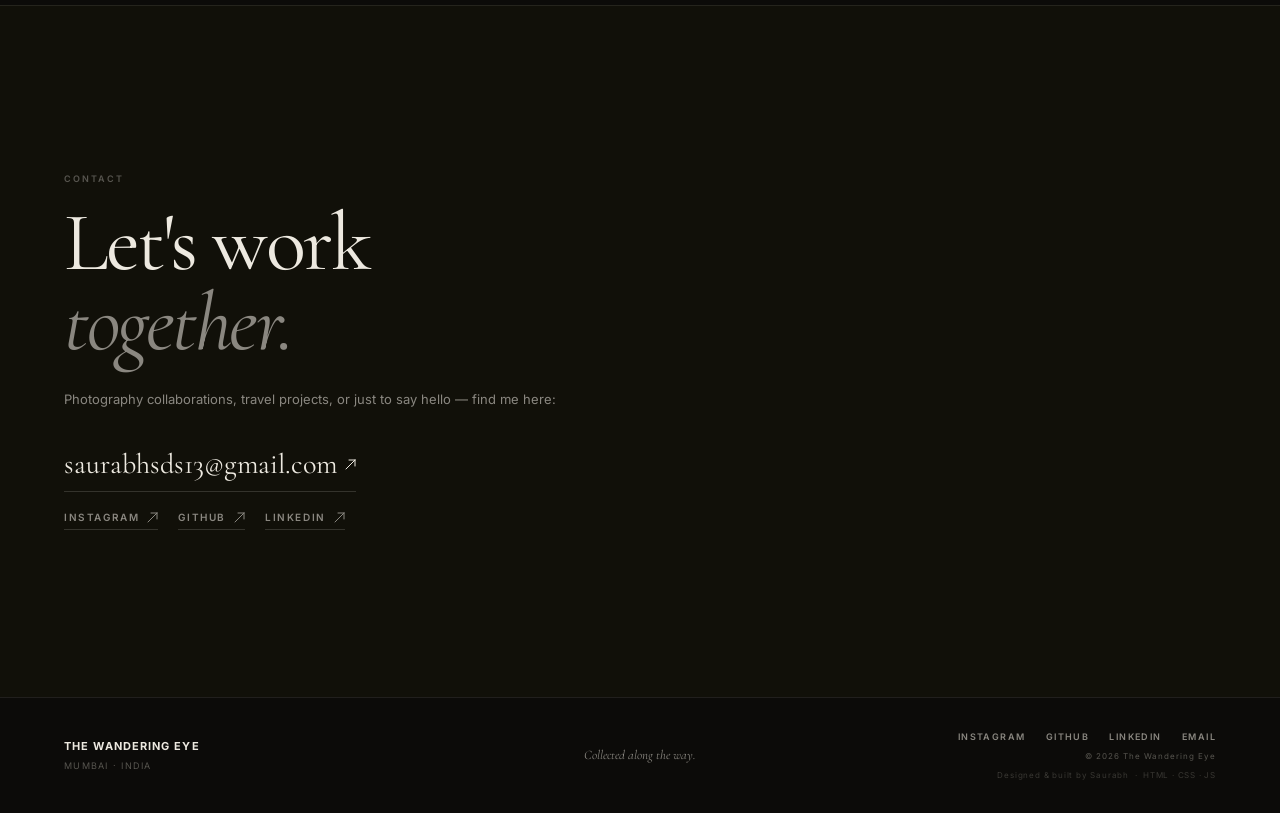
==== commit 0182306a: "added pictures and Story" ====
--- a/index.html
+++ b/index.html
@@ -3,128 +3,558 @@
 <head>
   <meta charset="utf-8">
   <meta name="viewport" content="width=device-width, initial-scale=1">
-  <meta name="description" content="The Wandering Eye — travel, street and portrait photography.">
-  <title>The Wandering Eye — Photography</title>
+
+  <!-- SEO -->
+  <title>The Wandering Eye — Travel &amp; Street Photographer | India</title>
+  <meta name="description" content="The Wandering Eye — travel and street photography from India and beyond. Mumbai, Rajasthan, Agra, landscapes, portraits and everyday moments by Saurabh.">
+  <meta name="robots" content="index, follow">
+  <link rel="canonical" href="https://saurabhsds13.github.io/the-wandering-eye/">
+
+  <!-- Open Graph -->
+  <meta property="og:type"        content="website">
+  <meta property="og:title"       content="The Wandering Eye — Travel &amp; Street Photographer | India">
+  <meta property="og:description" content="Travel and street photography from India and beyond. Mumbai, Rajasthan, Agra, landscapes and everyday moments.">
+  <meta property="og:image"       content="assets/images/hero.jpg">
+  <meta property="og:url"         content="https://saurabhsds13.github.io/the-wandering-eye/">
+
+  <!-- Twitter Card -->
+  <meta name="twitter:card"        content="summary_large_image">
+  <meta name="twitter:title"       content="The Wandering Eye — Travel &amp; Street Photographer | India">
+  <meta name="twitter:description" content="Travel and street photography from India and beyond.">
+  <meta name="twitter:image"       content="assets/images/hero.jpg">
+
+  <!-- Fonts: Inter (700/800 for hero, 400/500/600 for UI) + Cormorant Garamond (editorial headings) -->
+  <link rel="preconnect" href="https://fonts.googleapis.com">
+  <link rel="preconnect" href="https://fonts.gstatic.com" crossorigin>
+  <link rel="stylesheet" href="https://fonts.googleapis.com/css2?family=Cormorant+Garamond:ital,wght@0,300;0,400;0,500;1,300;1,400&family=Inter:wght@300;400;500;600;700;800&display=swap">
+
   <link rel="stylesheet" href="style.css">
 </head>
 <body>
-  <header class="site-header">
-    <a class="brand" href="#top" aria-label="The Wandering Eye home">THE WANDERING EYE</a>
-    <button class="menu-toggle" aria-expanded="false" aria-controls="site-nav">Menu</button>
-    <nav id="site-nav" class="site-nav">
+
+  <!-- ════════════════════════════════════════════════════════
+       HEADER
+  ════════════════════════════════════════════════════════ -->
+  <header class="site-header" id="site-header">
+
+    <a class="brand-block" href="#top" aria-label="The Wandering Eye — home">
+      <span class="brand">The Wandering Eye</span>
+    </a>
+
+    <nav id="site-nav" class="site-nav" aria-label="Main navigation">
       <a href="#work">Work</a>
+      <a href="#stories">Stories</a>
       <a href="#about">About</a>
       <a href="#contact">Contact</a>
     </nav>
+
+    <button class="menu-toggle" aria-expanded="false" aria-controls="nav-overlay" aria-label="Open navigation menu">
+      <span class="menu-toggle-inner" aria-hidden="true">
+        <span></span>
+        <span></span>
+      </span>
+    </button>
+
   </header>
 
+  <!-- Mobile nav overlay -->
+  <div class="nav-overlay" id="nav-overlay" aria-hidden="true">
+    <nav class="nav-overlay-links" aria-label="Mobile navigation">
+      <a href="#work">Work</a>
+      <a href="#stories">Stories</a>
+      <a href="#about">About</a>
+      <a href="#contact">Contact</a>
+    </nav>
+    <div class="nav-overlay-meta">
+      <span>Travel · Street · Portraits</span>
+      <span>Mumbai, India</span>
+    </div>
+  </div>
+
+
   <main id="top">
-    <section class="hero">
-      <img src="assets/images/hero.jpg" alt="Photographer watching a golden sunset">
-      <div class="hero-overlay"></div>
-      <div class="hero-content">
-        <p class="eyebrow">TRAVEL · STREET · PORTRAITS</p>
-        <h1>The Wandering Eye</h1>
-        <p class="hero-line">Seeing places. Feeling moments. Keeping the journey.</p>
-        <a class="hero-link" href="#work">Explore the work <span>↓</span></a>
-      </div>
-      <div class="hero-meta">01 / 05</div>
-    </section>
-
-    <section class="intro">
-      <p class="section-label">A visual journal</p>
-      <h2>Photography shaped by movement, light, and the moments that make a place feel alive.</h2>
-    </section>
-
-    <section id="work" class="work-section">
-      <div class="section-heading">
-        <div>
-          <p class="section-label">Selected work</p>
-          <h2>From the road</h2>
+
+    <!-- ════════════════════════════════════════════════════════
+         01 — HERO  (Marine Drive)
+    ════════════════════════════════════════════════════════ -->
+    <section class="hero" aria-label="Hero — Marine Drive, Mumbai">
+
+      <img
+        class="hero-image"
+        src="assets/images/hero.jpg"
+        alt="Marine Drive, Mumbai — the Queen's Necklace stretching along the Arabian Sea at dusk"
+        fetchpriority="high"
+        decoding="async"
+      >
+      <div class="hero-veil" aria-hidden="true"></div>
+
+      <!-- Typography block — upper third, above the building skyline -->
+      <div class="hero-body">
+        <p class="label">Travel · Street · Portrait</p>
+        <h1 class="hero-title">The Wandering<br>Eye</h1>
+        <p class="hero-tagline">Stories found between destinations.</p>
+      </div>
+
+      <a href="#work" class="hero-scroll" aria-label="Scroll to selected work">
+        <span>Selected Work</span>
+        <svg width="12" height="12" viewBox="0 0 12 12" fill="none" aria-hidden="true">
+          <path d="M6 1v10M1 6l5 5 5-5" stroke="currentColor" stroke-width="1.2" stroke-linecap="round" stroke-linejoin="round"/>
+        </svg>
+      </a>
+
+      <span class="hero-index" aria-hidden="true">Mumbai · India</span>
+
+    </section>
+
+
+    <!-- ════════════════════════════════════════════════════════
+         02 — SHORT INTRODUCTION
+    ════════════════════════════════════════════════════════ -->
+    <section class="intro" aria-label="Introduction">
+      <p class="label">A visual journal</p>
+      <h2 class="intro-statement">
+        I photograph places, people<br>
+        and the quiet moments<br>
+        <em>between them.</em>
+      </h2>
+      <div class="intro-rule" aria-hidden="true"></div>
+    </section>
+
+
+    <!-- ════════════════════════════════════════════════════════
+         03 — SELECTED WORK
+    ════════════════════════════════════════════════════════ -->
+    <section id="work" class="work" aria-labelledby="work-heading">
+
+      <div class="section-header">
+        <div class="section-header-left">
+          <p class="label">Selected work</p>
+          <h2 id="work-heading" class="section-title">From the road</h2>
         </div>
-        <p class="section-note">A growing collection of places, landscapes, and passing moments.</p>
-      </div>
-
-      <div class="filters" aria-label="Portfolio filters">
+        <p class="section-note">Places change.<br>Moments remain.</p>
+      </div>
+
+      <!-- Filters -->
+      <div class="filters" role="group" aria-label="Filter photographs by category">
         <button class="filter active" data-filter="all">All</button>
+        <button class="filter" data-filter="mumbai">Mumbai</button>
         <button class="filter" data-filter="travel">Travel</button>
-        <button class="filter" data-filter="moments">Moments</button>
-        <button class="filter" data-filter="night">Night</button>
-      </div>
-
-      <div class="gallery">
-        <figure class="gallery-item large" data-category="moments">
-          <button class="image-button" data-full="assets/images/hero.webp" aria-label="Open sunset photographer photograph">
-            <img src="assets/images/hero-a.jpeg" alt="Silhouette of a photographer at sunset" loading="lazy">
+        <button class="filter" data-filter="street">Street</button>
+        <button class="filter" data-filter="nature">Nature</button>
+      </div>
+
+      <!-- Editorial asymmetric gallery -->
+      <div class="gallery" id="gallery">
+
+        <!-- 01 — Full-width feature -->
+        <figure class="gallery-item span-full" data-category="travel moments" data-index="01">
+          <button class="img-btn" data-full="assets/images/hero-a.jpeg" aria-label="View: At the edge of light">
+            <img
+              src="assets/images/hero-a.jpeg"
+              alt="A photographer's silhouette against the last light of golden hour — India"
+              loading="lazy" decoding="async"
+            >
           </button>
-          <figcaption><span>01</span><span>At the edge of light</span></figcaption>
+          <figcaption>
+            <span class="fig-num">01</span>
+            <span class="fig-title">At the edge of light</span>
+            <span class="fig-meta">India</span>
+          </figcaption>
         </figure>
 
-         <figure class="gallery-item" data-category="travel">
-          <button class="image-button" data-full="assets/images/rainbow-valley.webp" aria-label="Open rainbow valley photograph">
-            <img src="assets/images/sea-link.jpg" alt="Rainbow across a green mountain valley" loading="lazy">
+        <!-- 02–03 — Two equal -->
+        <figure class="gallery-item" data-category="mumbai travel street" data-index="02">
+          <button class="img-btn" data-full="assets/images/sea-link.jpg" aria-label="View: Bandra–Worli Sea Link">
+            <img
+              src="assets/images/sea-link.jpg"
+              alt="Bandra–Worli Sea Link arching over the Arabian Sea at dusk, Mumbai"
+              loading="lazy" decoding="async"
+            >
           </button>
-          <figcaption><span>02</span><span>At the link</span></figcaption>
+          <figcaption>
+            <span class="fig-num">02</span>
+            <span class="fig-title">At the Link</span>
+            <span class="fig-meta">Mumbai, India</span>
+          </figcaption>
         </figure>
 
-        <figure class="gallery-item" data-category="travel">
-          <button class="image-button" data-full="assets/images/rainbow-valley.webp" aria-label="Open rainbow valley photograph">
-            <img src="assets/images/rainbow-valley.webp" alt="Rainbow across a green mountain valley" loading="lazy">
+        <figure class="gallery-item" data-category="travel nature" data-index="03">
+          <button class="img-btn" data-full="assets/images/rainbow-valley.webp" aria-label="View: After the rain">
+            <img
+              src="assets/images/rainbow-valley.webp"
+              alt="A rainbow arching over a lush green mountain valley after monsoon rain, India"
+              loading="lazy" decoding="async"
+            >
           </button>
-          <figcaption><span>03</span><span>After the rain</span></figcaption>
+          <figcaption>
+            <span class="fig-num">03</span>
+            <span class="fig-title">After the rain</span>
+            <span class="fig-meta">Valley, India</span>
+          </figcaption>
         </figure>
 
-        <figure class="gallery-item" data-category="travel">
-          <button class="image-button" data-full="assets/images/coastal-sunset.webp" aria-label="Open coastal sunset photograph">
-            <img src="assets/images/coastal-sunset.webp" alt="Sunset over the sea with a city skyline" loading="lazy">
+        <!-- 04 — Full-width landscape -->
+        <figure class="gallery-item span-full" data-category="travel nature" data-index="04">
+          <button class="img-btn" data-full="assets/images/coastal-sunset.webp" aria-label="View: Last light, city ahead">
+            <img
+              src="assets/images/beach.jpg"
+              alt="Sun setting over the Arabian Sea with a city skyline silhouetted on the horizon"
+              loading="lazy" decoding="async"
+            >
           </button>
-          <figcaption><span>04</span><span>Last light, city ahead</span></figcaption>
+          <figcaption>
+            <span class="fig-num">04</span>
+            <span class="fig-title">Last light, city ahead</span>
+            <span class="fig-meta">Coastal India</span>
+          </figcaption>
         </figure>
 
-        <figure class="gallery-item" data-category="night">
-          <button class="image-button" data-full="assets/images/moon.webp" aria-label="Open moon photograph">
-            <img src="assets/images/moon.webp" alt="Detailed moon against a black sky" loading="lazy">
+        <!-- 05–06 — Narrow + Wide -->
+        <figure class="gallery-item span-narrow" data-category="nature" data-index="05">
+          <button class="img-btn" data-full="assets/images/moon.webp" aria-label="View: Looking up">
+            <img
+              src="assets/images/moon.webp"
+              alt="A luminous full moon against a deep black sky"
+              loading="lazy" decoding="async"
+            >
           </button>
-          <figcaption><span>05</span><span>Looking up</span></figcaption>
+          <figcaption>
+            <span class="fig-num">05</span>
+            <span class="fig-title">Looking up</span>
+            <span class="fig-meta">Night sky</span>
+          </figcaption>
         </figure>
 
-        <figure class="gallery-item large" data-category="travel">
-          <button class="image-button" data-full="assets/images/mountain-dusk.webp" aria-label="Open mountain dusk photograph">
-            <img src="assets/images/mountain-dusk.webp" alt="Layered mountains at sunset" loading="lazy">
+        <figure class="gallery-item span-wide" data-category="travel nature" data-index="06">
+          <button class="img-btn" data-full="assets/images/mountain-dusk.webp" aria-label="View: Where the road disappears">
+            <img
+              src="assets/images/mountain-dusk.webp"
+              alt="Layered mountain ridges fading to purple and gold at dusk, India"
+              loading="lazy" decoding="async"
+            >
           </button>
-          <figcaption><span>05</span><span>Where the road disappears</span></figcaption>
+          <figcaption>
+            <span class="fig-num">06</span>
+            <span class="fig-title">Where the road disappears</span>
+            <span class="fig-meta">Mountains, India</span>
+          </figcaption>
         </figure>
-      </div>
-    </section>
-
-    <section id="about" class="about">
-      <div>
-        <p class="section-label">About</p>
-        <h2>The world is always moving. I try to notice.</h2>
-      </div>
-      <div class="about-copy">
-        <p>The Wandering Eye is a personal photography journal built around travel, street life, and portraits. I’m interested in the quiet details — changing light, unfamiliar roads, ordinary people, and the brief moments that become memories.</p>
-        <p>This is the beginning of the archive. More journeys, stories, and photographs will find their way here.</p>
-      </div>
-    </section>
-
-    <section id="contact" class="contact">
-      <p class="section-label">Contact</p>
-      <h2>Have a story, place, or journey in mind?</h2>
-      <a class="contact-link" href="mailto:hello@example.com">saurabhsds13@gmail.com ↗</a>
-      <p class="contact-note">Replace this email and the Instagram link below with your real details.</p>
-      <a class="social-link" href="instagram.com/saurabhsds13" aria-label="Instagram profile">Instagram ↗</a>
-    </section>
+
+      </div><!-- /gallery -->
+    </section>
+
+
+    <!-- ════════════════════════════════════════════════════════
+         COLLECTIONS STRIP
+    ════════════════════════════════════════════════════════ -->
+    <section class="categories" aria-labelledby="collections-heading">
+      <p class="label" id="collections-heading">Collections</p>
+      <div class="categories-grid">
+
+        <article class="cat-card">
+          <div class="cat-card-image">
+            <img src="assets/images/sea-link.jpg"
+                 alt="Mumbai collection — Sea Link and urban architecture at dusk"
+                 loading="lazy" decoding="async">
+          </div>
+          <div class="cat-card-body">
+            <h3>Mumbai</h3>
+            <p>Finding stillness in a city that never stops.</p>
+            <span class="cat-label">Urban · Street · Architecture</span>
+          </div>
+        </article>
+
+        <article class="cat-card">
+          <div class="cat-card-image">
+            <img src="assets/images/mountain-dusk.webp"
+                 alt="Landscapes collection — layered mountain ridges at dusk"
+                 loading="lazy" decoding="async">
+          </div>
+          <div class="cat-card-body">
+            <h3>Landscapes</h3>
+            <p>The quiet at the edge of the day.</p>
+            <span class="cat-label">Nature · Light · Horizon</span>
+          </div>
+        </article>
+
+        <article class="cat-card">
+          <div class="cat-card-image">
+            <img src="assets/images/rainbow-valley.webp"
+                 alt="Travel collection — rainbow over a valley between Indian cities"
+                 loading="lazy" decoding="async">
+          </div>
+          <div class="cat-card-body">
+            <h3>Travel</h3>
+            <p>I travel to see. I photograph to remember.</p>
+            <span class="cat-label">India · Journeys · Places</span>
+          </div>
+        </article>
+
+        <article class="cat-card">
+          <div class="cat-card-image">
+            <img src="assets/images/waterboy.jpeg"
+                 alt="Street collection — coastal sunset over an Indian city"
+                 loading="lazy" decoding="async">
+          </div>
+          <div class="cat-card-body">
+            <h3>Street</h3>
+            <p>Markets, lanes and the weight of ordinary moments.</p>
+            <span class="cat-label">People · Cities · Life</span>
+          </div>
+        </article>
+
+      </div>
+    </section>
+
+
+    <!-- ════════════════════════════════════════════════════════
+         04 — STORIES
+    ════════════════════════════════════════════════════════ -->
+    <section id="stories" class="stories" aria-labelledby="stories-heading">
+
+      <div class="section-header">
+        <div class="section-header-left">
+          <p class="label">Featured stories</p>
+          <h2 id="stories-heading" class="section-title">Visual essays</h2>
+        </div>
+        <p class="section-note">Photographs arranged<br>as small narratives.</p>
+      </div>
+
+      <div class="stories-grid">
+
+        <article class="story-card story-card--lead">
+          <a href="story-agra.html" class="story-card-image" aria-label="Open story: Agra, Between Light &amp; Stone">
+            <img
+              src="assets/images/agra/20260328_072432.jpg"
+              alt="Taj Mahal at sunrise — white marble turning gold in the morning light, Agra, India"
+              loading="lazy" decoding="async"
+            >
+            <div class="story-card-veil" aria-hidden="true"></div>
+          </a>
+          <div class="story-card-body">
+            <div class="story-card-meta">
+              <span class="label">Agra, India · 2026</span>
+              <span class="story-count">23 photographs</span>
+            </div>
+            <h3 class="story-title"><a href="story-agra.html">Agra, Between Light &amp; Stone</a></h3>
+            <p class="story-desc">A journey from Mumbai to Agra — through Delhi, the streets of Agra, an early morning at the Taj Mahal and the quiet moments between.</p>
+            <a href="story-agra.html" class="story-link">View Story →</a>
+          </div>
+        </article>
+
+        <article class="story-card">
+          <a href="story-mumbai.html" class="story-card-image" aria-label="Open story: Mumbai After Rain">
+            <img
+              src="assets/images/coastal-sunset.webp"
+              alt="Mumbai coastline glowing after monsoon rain — the city reflected in wet streets"
+              loading="lazy" decoding="async"
+            >
+            <div class="story-card-veil" aria-hidden="true"></div>
+          </a>
+          <div class="story-card-body">
+            <div class="story-card-meta">
+              <span class="label">Mumbai, India · 2026</span>
+              <span class="story-count">12 photographs</span>
+            </div>
+            <h3 class="story-title"><a href="story-mumbai.html">Mumbai After Rain</a></h3>
+            <p class="story-desc">A visual study of Mumbai during the monsoon — the reflections, the silence between downpours and the way light changes everything.</p>
+            <a href="story-mumbai.html" class="story-link">View Story →</a>
+          </div>
+        </article>
+
+        <article class="story-card">
+          <a href="story-rajasthan.html" class="story-card-image" aria-label="Open story: Rajasthan">
+            <img
+              src="assets/images/mountain-dusk.webp"
+              alt="Layered dusk light fading over the vast Rajasthan landscape"
+              loading="lazy" decoding="async"
+            >
+            <div class="story-card-veil" aria-hidden="true"></div>
+          </a>
+          <div class="story-card-body">
+            <div class="story-card-meta">
+              <span class="label">Rajasthan, India · 2026</span>
+              <span class="story-count">9 photographs</span>
+            </div>
+            <h3 class="story-title"><a href="story-rajasthan.html">Rajasthan</a></h3>
+            <p class="story-desc">Colors, people and open landscapes from the land of kings.</p>
+            <a href="story-rajasthan.html" class="story-link">View Story →</a>
+          </div>
+        </article>
+
+      </div>
+    </section>
+
+
+    <!-- ════════════════════════════════════════════════════════
+         05 — FULL-WIDTH VISUAL BREAK
+         Single large photograph. No card. No heavy overlay.
+         A breathing pause between Stories and About.
+    ════════════════════════════════════════════════════════ -->
+    <figure class="visual-break" aria-label="Featured photograph — mountain dusk">
+      <img
+        class="visual-break-image"
+        src="assets/images/mountain-dusk.webp"
+        alt="Layered mountain ridges fading from gold to purple at dusk — somewhere in India"
+        loading="lazy"
+        decoding="async"
+      >
+      <figcaption class="visual-break-caption">
+        <span>Mountains, India</span>
+        <span>2026</span>
+      </figcaption>
+    </figure>
+
+
+    <!-- ════════════════════════════════════════════════════════
+         06 — ABOUT
+    ════════════════════════════════════════════════════════ -->
+    <section id="about" class="about" aria-labelledby="about-heading">
+
+      <div class="about-portrait">
+        <div class="about-portrait-placeholder">
+          <img
+            src="assets/images/hero-a.jpeg"
+            alt="Saurabh — photographer, silhouetted at golden hour against the open sky"
+            loading="lazy" decoding="async"
+          >
+        </div>
+      </div>
+
+      <div class="about-body">
+        <p class="label">About</p>
+        <h2 id="about-heading" class="about-heading">
+          The world is always moving.<br>
+          <em>I try to notice.</em>
+        </h2>
+        <div class="about-copy">
+          <p>My name is Saurabh. By day I'm a software developer based in Mumbai — building products, systems and interfaces. By every other hour, I'm out with a camera.</p>
+          <p>Photography is how I slow down. The same attention I bring to writing code — noticing details, finding structure in complexity — is what I look for in a frame. My work explores travel, street life, nature and the relationship between people and the places they inhabit.</p>
+        </div>
+        <dl class="about-details">
+          <div>
+            <dt>Based in</dt>
+            <dd>Mumbai, India</dd>
+          </div>
+          <div>
+            <dt>Day job</dt>
+            <dd>Software Developer</dd>
+          </div>
+          <div>
+            <dt>Photography</dt>
+            <dd>Hobby · Passion · Ongoing</dd>
+          </div>
+          <div>
+            <dt>This website</dt>
+            <dd>HTML · CSS · Vanilla JS · GitHub Actions</dd>
+          </div>
+        </dl>
+
+        <!-- Developer links -->
+        <div class="about-dev-links">
+          <a href="https://github.com/saurabhsds13" target="_blank" rel="noopener noreferrer" class="about-dev-link" aria-label="GitHub profile — opens in new tab">
+            <svg width="14" height="14" viewBox="0 0 24 24" fill="none" aria-hidden="true">
+              <path d="M9 19c-5 1.5-5-2.5-7-3m14 6v-3.87a3.37 3.37 0 0 0-.94-2.61c3.14-.35 6.44-1.54 6.44-7A5.44 5.44 0 0 0 20 4.77 5.07 5.07 0 0 0 19.91 1S18.73.65 16 2.48a13.38 13.38 0 0 0-7 0C6.27.65 5.09 1 5.09 1A5.07 5.07 0 0 0 5 4.77a5.44 5.44 0 0 0-1.5 3.78c0 5.42 3.3 6.61 6.44 7A3.37 3.37 0 0 0 9 18.13V22" stroke="currentColor" stroke-width="1.5" stroke-linecap="round" stroke-linejoin="round"/>
+            </svg>
+            GitHub
+          </a>
+          <a href="https://linkedin.com/in/saurabhsds13" target="_blank" rel="noopener noreferrer" class="about-dev-link" aria-label="LinkedIn profile — opens in new tab">
+            <svg width="14" height="14" viewBox="0 0 24 24" fill="none" aria-hidden="true">
+              <path d="M16 8a6 6 0 0 1 6 6v7h-4v-7a2 2 0 0 0-2-2 2 2 0 0 0-2 2v7h-4v-7a6 6 0 0 1 6-6zM2 9h4v12H2z" stroke="currentColor" stroke-width="1.5" stroke-linecap="round" stroke-linejoin="round"/>
+              <circle cx="4" cy="4" r="2" stroke="currentColor" stroke-width="1.5"/>
+            </svg>
+            LinkedIn
+          </a>
+        </div>
+
+      </div>
+
+    </section>
+
+
+    <!-- ════════════════════════════════════════════════════════
+         07 — CONTACT
+    ════════════════════════════════════════════════════════ -->
+    <section id="contact" class="contact" aria-labelledby="contact-heading">
+      <div class="contact-inner">
+        <p class="label">Contact</p>
+        <h2 id="contact-heading" class="contact-heading">
+          Let's work<br><em>together.</em>
+        </h2>
+        <p class="contact-sub">Photography collaborations, travel projects, or just to say hello — find me here:</p>
+        <div class="contact-links">
+          <a class="contact-email" href="mailto:saurabhsds13@gmail.com" aria-label="Send an email to Saurabh">
+            saurabhsds13@gmail.com
+            <svg width="11" height="11" viewBox="0 0 11 11" fill="none" aria-hidden="true">
+              <path d="M1 10L10 1M10 1H4M10 1v6" stroke="currentColor" stroke-width="1" stroke-linecap="round" stroke-linejoin="round"/>
+            </svg>
+          </a>
+          <div class="contact-socials">
+            <a class="contact-social" href="https://instagram.com/saurabhsds13" target="_blank" rel="noopener noreferrer" aria-label="Instagram — opens in new tab">
+              Instagram
+              <svg width="11" height="11" viewBox="0 0 11 11" fill="none" aria-hidden="true">
+                <path d="M1 10L10 1M10 1H4M10 1v6" stroke="currentColor" stroke-width="1" stroke-linecap="round" stroke-linejoin="round"/>
+              </svg>
+            </a>
+            <a class="contact-social" href="https://github.com/saurabhsds13" target="_blank" rel="noopener noreferrer" aria-label="GitHub — opens in new tab">
+              GitHub
+              <svg width="11" height="11" viewBox="0 0 11 11" fill="none" aria-hidden="true">
+                <path d="M1 10L10 1M10 1H4M10 1v6" stroke="currentColor" stroke-width="1" stroke-linecap="round" stroke-linejoin="round"/>
+              </svg>
+            </a>
+            <a class="contact-social" href="https://linkedin.com/in/saurabhsds13" target="_blank" rel="noopener noreferrer" aria-label="LinkedIn — opens in new tab">
+              LinkedIn
+              <svg width="11" height="11" viewBox="0 0 11 11" fill="none" aria-hidden="true">
+                <path d="M1 10L10 1M10 1H4M10 1v6" stroke="currentColor" stroke-width="1" stroke-linecap="round" stroke-linejoin="round"/>
+              </svg>
+            </a>
+          </div>
+        </div>
+      </div>
+    </section>
+
   </main>
 
-  <footer>
-    <span>© 2026 The Wandering Eye</span>
-    <span>Travel · Street · Portraits</span>
+
+  <!-- ════════════════════════════════════════════════════════
+       08 — FOOTER
+  ════════════════════════════════════════════════════════ -->
+  <footer class="site-footer">
+
+    <div class="footer-brand-block">
+      <span class="footer-brand">The Wandering Eye</span>
+      <span class="footer-location">Mumbai · India</span>
+    </div>
+
+    <p class="footer-tagline">Collected along the way.</p>
+
+    <div class="footer-right">
+      <nav class="footer-links" aria-label="Footer navigation">
+        <a href="https://instagram.com/saurabhsds13" target="_blank" rel="noopener noreferrer">Instagram</a>
+        <a href="https://github.com/saurabhsds13" target="_blank" rel="noopener noreferrer">GitHub</a>
+        <a href="https://linkedin.com/in/saurabhsds13" target="_blank" rel="noopener noreferrer">LinkedIn</a>
+        <a href="mailto:saurabhsds13@gmail.com">Email</a>
+      </nav>
+      <span class="footer-copy">© 2026 The Wandering Eye</span>
+      <span class="footer-built">Designed &amp; built by Saurabh &nbsp;·&nbsp; HTML · CSS · JS</span>
+    </div>
+
   </footer>
 
-  <div class="lightbox" id="lightbox" aria-hidden="true">
-    <button class="lightbox-close" aria-label="Close image">×</button>
-    <img id="lightbox-image" src="" alt="">
+
+  <!-- ════════════════════════════════════════════════════════
+       LIGHTBOX
+  ════════════════════════════════════════════════════════ -->
+  <div class="lightbox" id="lightbox" role="dialog" aria-modal="true" aria-label="Photograph viewer" aria-hidden="true">
+    <button class="lightbox-close" id="lightbox-close" aria-label="Close photograph">
+      <svg width="14" height="14" viewBox="0 0 14 14" fill="none" aria-hidden="true">
+        <path d="M1 1l12 12M13 1L1 13" stroke="currentColor" stroke-width="1.2" stroke-linecap="round"/>
+      </svg>
+    </button>
+    <figure class="lightbox-figure">
+      <img id="lightbox-image" src="" alt="">
+      <figcaption id="lightbox-caption" class="lightbox-caption"></figcaption>
+    </figure>
   </div>
 
   <script src="script.js"></script>
--- a/style.css
+++ b/style.css
@@ -1,323 +1,2029 @@
-@import url('https://fonts.googleapis.com/css2?family=DM+Mono:wght@400;500&family=Manrope:wght@400;500;600&display=swap');
-
+/* ═══════════════════════════════════════════════════════════════
+   THE WANDERING EYE — Phase 2 (dark edition)
+   Typography: Inter (hero + UI) + Cormorant Garamond (editorial)
+   Palette: near-black · off-white · warm gray — dark mode
+   ═══════════════════════════════════════════════════════════════ */
+
+/* ─── GOOGLE FONTS — loaded via <link> in HTML ───────────────── */
+
+/* ─── DESIGN TOKENS ─────────────────────────────────────────── */
 :root {
-  --bg: #0a0a09;
-  --text: #f2f0ea;
-  --muted: #a5a29a;
-  --line: rgba(242,240,234,.16);
-  --pad: clamp(20px, 4vw, 64px);
-}
-
-* { box-sizing: border-box; }
-html { scroll-behavior: smooth; }
+  /* ── Colour — DARK MODE ── */
+  --bg:            #0c0b09;   /* near-black, charcoal */
+  --bg-alt:        #111009;   /* slightly warmer dark */
+  --surface:       #181610;   /* image placeholder bg */
+  --text:          #ede9e0;   /* warm off-white */
+  --text-mid:      #c8c4bb;   /* secondary text */
+  --text-muted:    #8a8780;   /* captions, metadata */
+  --text-dim:      #57554f;   /* labels, fine print */
+  --rule:          rgba(237,233,224,.09);
+  --rule-strong:   rgba(237,233,224,.16);
+
+  /* ── Hero overlay colours ── */
+  --hero-veil-top:    rgba(0,0,0,.45);
+  --hero-veil-mid:    rgba(0,0,0,.0);
+  --hero-veil-btm:    rgba(0,0,0,.60);
+
+  /* ── Typography ── */
+  --font-display: "Inter", system-ui, sans-serif;   /* bold hero + nav */
+  --font-serif:   "Cormorant Garamond", Georgia, serif; /* editorial headings */
+  --font-sans:    "Inter", system-ui, sans-serif;   /* body + metadata */
+
+  /* ── Spacing — fluid, clamped ── */
+  --gutter:       clamp(24px, 5vw, 80px);
+  --section-gap:  clamp(96px, 13vw, 180px);
+  --col-gap:      clamp(14px, 2vw, 36px);
+
+  /* ── Transitions ── */
+  --t-img:  transform .75s cubic-bezier(.2,.7,.2,1), opacity .5s ease;
+  --t-fast: .18s ease;
+  --t-med:  .35s ease;
+}
+
+/* ─── RESET ──────────────────────────────────────────────────── */
+*, *::before, *::after { box-sizing: border-box; margin: 0; padding: 0; }
+
+html {
+  scroll-behavior: smooth;
+  -webkit-text-size-adjust: 100%;
+  font-size: 16px;
+}
+
 body {
-  margin: 0;
   background: var(--bg);
   color: var(--text);
-  font-family: "Manrope", Arial, sans-serif;
-  line-height: 1.5;
-}
+  font-family: var(--font-sans);
+  font-weight: 400;
+  line-height: 1.6;
+  -webkit-font-smoothing: antialiased;
+  overflow-x: hidden;
+}
+
 body.no-scroll { overflow: hidden; }
-a { color: inherit; text-decoration: none; }
-button { font: inherit; color: inherit; }
-
+
+img { display: block; max-width: 100%; height: auto; }
+a   { color: inherit; text-decoration: none; }
+button { font: inherit; color: inherit; cursor: pointer; }
+
+/* ─── FOCUS STATES ───────────────────────────────────────────── */
+:focus-visible {
+  outline: 2px solid var(--text);
+  outline-offset: 3px;
+  border-radius: 1px;
+}
+
+/* ─── SHARED UTILITIES ───────────────────────────────────────── */
+.label {
+  font-family: var(--font-sans);
+  font-size: 9px;
+  font-weight: 600;
+  letter-spacing: .22em;
+  text-transform: uppercase;
+  color: var(--text-dim);
+}
+
+.is-hidden { display: none !important; }
+
+
+/* ═══════════════════════════════════════════════════════════════
+   HEADER
+   Desktop: BRAND + tagline left | nav right
+   Mobile:  BRAND left | MENU right
+   ═══════════════════════════════════════════════════════════════ */
 .site-header {
   position: fixed;
   inset: 0 0 auto 0;
-  z-index: 20;
+  z-index: 50;
   display: flex;
   align-items: center;
   justify-content: space-between;
-  padding: 22px var(--pad);
-  mix-blend-mode: difference;
-}
+  padding: 0 var(--gutter);
+  height: 64px;
+  /* Transparent over hero; becomes opaque on .scrolled */
+  background: transparent;
+  transition: background var(--t-med), backdrop-filter var(--t-med);
+  pointer-events: none;
+}
+
+.site-header > * { pointer-events: auto; }
+
+/* scrolled state — applied by JS once past hero */
+.site-header.scrolled {
+  background: rgba(12, 11, 9, 0.92);
+  backdrop-filter: blur(14px);
+  -webkit-backdrop-filter: blur(14px);
+  border-bottom: 1px solid var(--rule);
+}
+
+/* ─── Brand block ─────────────────────────────────────────────── */
+.brand-block {
+  display: flex;
+  flex-direction: column;
+  gap: 1px;
+  line-height: 1;
+}
+
 .brand {
-  font-family: "DM Mono", monospace;
-  font-size: 12px;
-  letter-spacing: .16em;
-}
-.site-nav { display: flex; gap: 28px; }
-.site-nav a, .menu-toggle {
-  font-family: "DM Mono", monospace;
-  font-size: 11px;
-  letter-spacing: .12em;
-  text-transform: uppercase;
-}
-.menu-toggle { display: none; background: none; border: 0; cursor: pointer; }
-
+  font-family: var(--font-display);
+  font-size: 13px;
+  font-weight: 700;
+  letter-spacing: .08em;
+  text-transform: uppercase;
+  color: var(--text);
+}
+
+/* On dark bg the brand is already light; keep white over hero */
+.site-header:not(.scrolled) .brand { color: #fff; }
+
+.brand-tagline {
+  font-family: var(--font-sans);
+  font-size: 8px;
+  font-weight: 400;
+  letter-spacing: .14em;
+  text-transform: uppercase;
+  color: var(--text-dim);
+  white-space: nowrap;
+}
+
+.site-header:not(.scrolled) .brand-tagline { color: rgba(255,255,255,.4); }
+
+/* ─── Desktop nav ─────────────────────────────────────────────── */
+.site-nav {
+  display: flex;
+  gap: 32px;
+  align-items: center;
+}
+
+.site-nav a {
+  font-family: var(--font-sans);
+  font-size: 9px;
+  font-weight: 600;
+  letter-spacing: .2em;
+  text-transform: uppercase;
+  color: var(--text-mid);
+  opacity: .7;
+  transition: opacity var(--t-fast);
+}
+
+.site-header:not(.scrolled) .site-nav a { color: #fff; opacity: .7; }
+
+.site-nav a:hover { opacity: 1; }
+
+/* ─── Hamburger ───────────────────────────────────────────────── */
+.menu-toggle {
+  display: none;
+  flex-direction: column;
+  justify-content: center;
+  align-items: flex-end;
+  width: 40px;
+  height: 40px;
+  background: none;
+  border: none;
+  padding: 8px;
+  gap: 5px;
+}
+
+.menu-toggle-inner {
+  display: flex;
+  flex-direction: column;
+  gap: 5px;
+  width: 22px;
+}
+
+.menu-toggle-inner span {
+  display: block;
+  height: 1.5px;
+  background: var(--text);
+  border-radius: 1px;
+  transition: transform .32s ease, width .28s ease, opacity .2s ease;
+}
+
+/* On dark bg the bars are already light; over hero they stay white */
+.site-header:not(.scrolled) .menu-toggle-inner span { background: #fff; }
+
+.menu-toggle-inner span:last-child { width: 14px; align-self: flex-end; }
+
+.menu-toggle[aria-expanded="true"] .menu-toggle-inner span:first-child {
+  transform: translateY(6.5px) rotate(45deg);
+  width: 22px;
+}
+
+.menu-toggle[aria-expanded="true"] .menu-toggle-inner span:last-child {
+  transform: translateY(-6.5px) rotate(-45deg);
+  width: 22px;
+}
+
+/* ─── Mobile nav overlay ─────────────────────────────────────── */
+.nav-overlay {
+  position: fixed;
+  inset: 0;
+  z-index: 45;
+  background: var(--bg);
+  display: flex;
+  flex-direction: column;
+  justify-content: center;
+  padding: var(--gutter);
+  padding-top: 88px;
+  opacity: 0;
+  visibility: hidden;
+  transition: opacity .38s ease, visibility .38s ease;
+}
+
+.nav-overlay.open { opacity: 1; visibility: visible; }
+
+.nav-overlay-links {
+  display: flex;
+  flex-direction: column;
+  gap: 2px;
+}
+
+.nav-overlay-links a {
+  font-family: var(--font-serif);
+  font-size: clamp(40px, 11vw, 68px);
+  font-weight: 400;
+  line-height: 1.12;
+  letter-spacing: -.01em;
+  color: var(--text);
+  opacity: .2;
+  transition: opacity var(--t-fast);
+  padding: 4px 0;
+}
+
+.nav-overlay-links a:hover { opacity: 1; }
+
+.nav-overlay-meta {
+  margin-top: auto;
+  padding-top: 32px;
+  border-top: 1px solid var(--rule);
+  display: flex;
+  flex-direction: column;
+  gap: 4px;
+  font-size: 9px;
+  font-weight: 500;
+  letter-spacing: .18em;
+  text-transform: uppercase;
+  color: var(--text-dim);
+}
+
+
+/* ═══════════════════════════════════════════════════════════════
+   HERO — Marine Drive
+   ─────────────────────────────────────────────────────────────
+   Key design decisions:
+   • Full-viewport height, cinematic crop
+   • Typography positioned at ~30–36% from top — above the
+     building/skyline area of the Marine Drive photograph
+   • Bold Inter 800 title — strong, modern, not decorative
+   • Minimal veil: only a localized gradient near the text block,
+     so the photograph remains dominant
+   ═══════════════════════════════════════════════════════════════ */
 .hero {
+  position: relative;
+  width: 100%;
   height: 100svh;
-  min-height: 650px;
-  position: relative;
+  min-height: 580px;
   overflow: hidden;
 }
-.hero > img {
+
+.hero-image {
   width: 100%;
   height: 100%;
   object-fit: cover;
-  object-position: center 45%;
-  filter: saturate(.82) contrast(1.04);
-  animation: heroIn 1.4s ease both;
-}
-.hero-overlay {
+  /* Marine Drive — keep the sea and promenade centered;
+     slight upward shift reveals open sky above the text block */
+  object-position: center 38%;
+  filter: saturate(.82) contrast(1.07) brightness(.92);
+  animation: heroIn 1.8s cubic-bezier(.2,.7,.2,1) both;
+}
+
+/* Localized gradient — only darkens the area where text lives.
+   Top-to-transparent so text at ~30% reads cleanly.
+   Bottom fade is separate and lighter. */
+.hero-veil {
   position: absolute;
   inset: 0;
-  background: linear-gradient(180deg, rgba(0,0,0,.28), transparent 35%, rgba(0,0,0,.7));
-}
-.hero-content {
+  background:
+    linear-gradient(
+      180deg,
+      rgba(0,0,0,.52)  0%,
+      rgba(0,0,0,.30) 18%,
+      rgba(0,0,0,.0)  40%,
+      rgba(0,0,0,.0)  62%,
+      rgba(0,0,0,.48) 100%
+    );
+}
+
+/* ─── Hero body — shifted ~2cm lower than previous 32% ── */
+.hero-body {
   position: absolute;
-  left: var(--pad);
-  bottom: clamp(48px, 9vw, 110px);
+  /* 37% — ~2cm lower than the previous 32% position, still above
+     the Marine Drive building skyline (which begins around 48–55%) */
+  top: 37%;
+  left: var(--gutter);
+  right: var(--gutter);
+  transform: translateY(-50%);
   max-width: 900px;
 }
-.eyebrow, .section-label {
-  font-family: "DM Mono", monospace;
-  font-size: 10px;
-  letter-spacing: .17em;
-  text-transform: uppercase;
-  color: #c8c5bc;
-}
-.hero h1 {
-  margin: 12px 0 8px;
-  font-size: clamp(48px, 8vw, 112px);
+
+.hero-body .label {
+  color: rgba(255,255,255,.55);
+  letter-spacing: .26em;
+  font-size: 9px;
+}
+
+/* EDITORIAL display title — Inter 500, confident but not blunt */
+.hero-title {
+  font-family: var(--font-display);
+  /* Reduced vw so "The Wandering" stays on one line even at 80% zoom.
+     clamp: min 48px → scales at 7.5vw → capped at 108px.
+     At 80% zoom a 1440px screen behaves like ~1800px, so 7.5vw ≈ 135px
+     but the 108px cap prevents wrapping. */
+  font-size: clamp(48px, 7.5vw, 108px);
   font-weight: 500;
   line-height: .94;
-  letter-spacing: -.055em;
-}
-.hero-line {
-  margin: 0;
-  color: #dedbd3;
-  font-size: clamp(15px, 1.5vw, 19px);
-}
-.hero-link {
-  display: inline-flex;
-  gap: 18px;
-  margin-top: 30px;
-  padding-bottom: 8px;
-  border-bottom: 1px solid rgba(255,255,255,.5);
-  font-family: "DM Mono", monospace;
-  font-size: 11px;
-  letter-spacing: .08em;
-  text-transform: uppercase;
-}
-.hero-meta {
+  letter-spacing: -.03em;
+  /* Slightly transparent warm white — present but not blinding */
+  color: rgba(255, 255, 255, .82);
+  margin: 16px 0 0;
+  text-shadow: 0 2px 24px rgba(0,0,0,.18);
+  white-space: nowrap;
+}
+
+.hero-tagline {
+  font-family: var(--font-sans);
+  font-size: clamp(12px, 1.4vw, 18px);
+  font-weight: 400;
+  letter-spacing: .06em;
+  color: rgba(255,255,255,.55);
+  margin-top: 22px;
+  /* Italic — subtle, not decorative */
+  font-style: italic;
+}
+
+/* ─── Scroll indicator ─────────────────────────────────── */
+.hero-scroll {
   position: absolute;
-  right: var(--pad);
-  bottom: 34px;
-  font-family: "DM Mono", monospace;
-  font-size: 10px;
-  color: #c8c5bc;
-}
-
+  right: var(--gutter);
+  bottom: clamp(36px, 5vw, 64px);
+  display: flex;
+  flex-direction: column;
+  align-items: center;
+  gap: 8px;
+  font-family: var(--font-sans);
+  font-size: 8px;
+  font-weight: 600;
+  letter-spacing: .22em;
+  text-transform: uppercase;
+  color: rgba(255,255,255,.38);
+  transition: color var(--t-fast);
+  writing-mode: vertical-lr;
+}
+
+.hero-scroll:hover { color: rgba(255,255,255,.8); }
+.hero-scroll svg { transform: rotate(90deg); margin-top: 6px; }
+
+/* ─── Hero index numeral ───────────────────────────────── */
+.hero-index {
+  position: absolute;
+  left: var(--gutter);
+  bottom: clamp(36px, 5vw, 64px);
+  font-family: var(--font-sans);
+  font-size: 9px;
+  font-weight: 400;
+  letter-spacing: .18em;
+  color: rgba(255,255,255,.22);
+}
+
+@keyframes heroIn {
+  from { transform: scale(1.06); opacity: .5; }
+  to   { transform: scale(1);    opacity: 1; }
+}
+
+/* ─── Hero responsive — critical per breakpoint ────────── */
+
+/* Tablet: image crops slightly differently; push text to ~33% */
+@media (max-width: 1024px) {
+  .hero-body {
+    top: 33%;
+    max-width: 700px;
+  }
+  .hero-image { object-position: center 40%; }
+}
+
+/* Mobile: shorter viewport */
+@media (max-width: 768px) {
+  .hero-body {
+    top: 30%;
+    transform: translateY(-50%);
+  }
+  .hero-title {
+    font-size: clamp(36px, 11vw, 62px);
+    letter-spacing: -.025em;
+    white-space: normal;  /* allow wrap on small screens */
+  }
+  .hero-scroll { display: none; }
+  .hero-index  { display: none; }
+  .hero-image { object-position: 40% 35%; }
+}
+
+/* Small phones */
+@media (max-width: 430px) {
+  .hero-body { top: 26%; }
+  .hero-title { font-size: clamp(32px, 12vw, 52px); white-space: normal; }
+  .hero-tagline { font-size: 12px; }
+  .hero-image { object-position: 38% 32%; }
+}
+
+
+/* ═══════════════════════════════════════════════════════════════
+   INTRO STATEMENT
+   ═══════════════════════════════════════════════════════════════ */
 .intro {
-  padding: clamp(100px, 15vw, 220px) var(--pad);
-  max-width: 1150px;
-}
-.intro h2 {
-  max-width: 900px;
-  margin: 18px 0 0;
-  font-size: clamp(32px, 5vw, 70px);
-  line-height: 1.05;
-  letter-spacing: -.045em;
-  font-weight: 500;
-}
-
-.work-section, .about, .contact {
-  padding: 0 var(--pad) clamp(110px, 14vw, 190px);
-}
-.section-heading {
+  padding: var(--section-gap) var(--gutter);
+  padding-bottom: clamp(56px, 7vw, 100px);
+  max-width: 1400px;
+}
+
+.intro-statement {
+  font-family: var(--font-serif);
+  font-size: clamp(28px, 4vw, 62px);
+  font-weight: 400;
+  line-height: 1.2;
+  letter-spacing: -.01em;
+  color: var(--text);
+  margin: 20px 0 0;
+  max-width: 820px;
+}
+
+.intro-statement em {
+  font-style: italic;
+  color: var(--text-muted);
+}
+
+.intro-rule {
+  width: 36px;
+  height: 1px;
+  background: var(--rule-strong);
+  margin-top: clamp(36px, 4.5vw, 60px);
+}
+
+
+/* ═══════════════════════════════════════════════════════════════
+   SECTION HEADERS (shared)
+   ═══════════════════════════════════════════════════════════════ */
+.section-header {
   display: flex;
   justify-content: space-between;
+  align-items: flex-end;
   gap: 40px;
-  align-items: end;
-  margin-bottom: 42px;
-}
-.section-heading h2, .about h2, .contact h2 {
-  margin: 12px 0 0;
-  font-size: clamp(38px, 5vw, 72px);
-  line-height: .98;
-  letter-spacing: -.05em;
-  font-weight: 500;
-}
+  margin-bottom: clamp(32px, 4vw, 56px);
+  padding: 0 var(--gutter);
+}
+
+.section-title {
+  font-family: var(--font-serif);
+  font-size: clamp(32px, 4.5vw, 64px);
+  font-weight: 400;
+  line-height: 1;
+  letter-spacing: -.02em;
+  color: var(--text);
+  margin-top: 12px;
+}
+
 .section-note {
-  max-width: 330px;
-  color: var(--muted);
-  font-size: 14px;
+  max-width: 240px;
+  font-family: var(--font-sans);
+  font-size: 12px;
+  font-weight: 400;
+  line-height: 1.7;
+  color: var(--text-muted);
+  text-align: right;
+}
+
+
+/* ═══════════════════════════════════════════════════════════════
+   WORK — FILTERS
+   ═══════════════════════════════════════════════════════════════ */
+.work {
+  padding: 0 0 var(--section-gap);
 }
 
 .filters {
   display: flex;
-  gap: 8px;
-  margin-bottom: 30px;
+  gap: 6px;
   flex-wrap: wrap;
-}
+  padding: 0 var(--gutter);
+  margin-bottom: clamp(28px, 3.5vw, 48px);
+}
+
 .filter {
-  border: 1px solid var(--line);
+  padding: 7px 15px;
+  border: 1px solid var(--rule-strong);
+  border-radius: 100px;
   background: transparent;
-  padding: 9px 14px;
-  border-radius: 100px;
-  cursor: pointer;
-  color: var(--muted);
-  font-family: "DM Mono", monospace;
-  font-size: 10px;
-  text-transform: uppercase;
-  letter-spacing: .08em;
-}
-.filter.active, .filter:hover {
+  font-family: var(--font-sans);
+  font-size: 9px;
+  font-weight: 600;
+  letter-spacing: .16em;
+  text-transform: uppercase;
+  color: var(--text-muted);
+  transition: background var(--t-fast), color var(--t-fast), border-color var(--t-fast);
+}
+
+.filter:hover {
+  color: var(--text);
+  border-color: var(--text-mid);
+}
+
+.filter.active {
+  background: var(--text);
   color: var(--bg);
-  background: var(--text);
-}
-
+  border-color: var(--text);
+}
+
+
+/* ═══════════════════════════════════════════════════════════════
+   GALLERY — ASYMMETRIC EDITORIAL GRID
+   ═══════════════════════════════════════════════════════════════ */
 .gallery {
   display: grid;
-  grid-template-columns: repeat(2, minmax(0, 1fr));
-  gap: clamp(22px, 3vw, 52px);
-}
-.gallery-item { margin: 0; }
-.gallery-item.large { grid-column: span 2; }
-.image-button {
+  grid-template-columns: repeat(3, 1fr);
+  gap: var(--col-gap);
+  padding: 0 var(--gutter);
+}
+
+.gallery-item.span-full   { grid-column: 1 / -1; }
+.gallery-item.span-narrow { grid-column: span 1; }
+.gallery-item.span-wide   { grid-column: span 2; }
+.gallery-item             { grid-column: span 1; margin: 0; }
+
+/* ─── Image button ─────────────────────────────────────── */
+.img-btn {
   display: block;
   width: 100%;
   padding: 0;
-  border: 0;
-  background: none;
+  border: none;
+  background: var(--surface);
+  overflow: hidden;
   cursor: zoom-in;
+}
+
+.gallery-item.span-full   .img-btn img { height: clamp(340px, 60vh, 800px); }
+.gallery-item.span-wide   .img-btn img { height: clamp(280px, 50vh, 660px); }
+.gallery-item.span-narrow .img-btn img { height: clamp(280px, 50vh, 660px); }
+.gallery-item             .img-btn img { height: clamp(240px, 44vh, 580px); }
+
+.img-btn img {
+  width: 100%;
+  object-fit: cover;
+  object-position: center;
+  transition: var(--t-img);
+  will-change: transform;
+}
+
+/* Moon: show whole disc */
+.gallery-item:has(img[alt*="moon"]) .img-btn img,
+.gallery-item:has(img[alt*="Moon"]) .img-btn img {
+  object-fit: contain;
+  background: #0a0a09;
+}
+
+.img-btn:hover img,
+.img-btn:focus-visible img {
+  transform: scale(1.022);
+  opacity: .9;
+}
+
+/* ─── Figcaption — gallery items only ─────────────────── */
+.gallery-item figcaption {
+  display: grid;
+  grid-template-columns: auto 1fr auto;
+  align-items: baseline;
+  gap: 10px;
+  padding-top: 11px;
+  border-top: 1px solid var(--rule);
+  margin-top: 1px;
+}
+
+.fig-num {
+  font-family: var(--font-sans);
+  font-size: 8px;
+  font-weight: 400;
+  letter-spacing: .12em;
+  color: var(--text-dim);
+}
+
+.fig-title {
+  font-family: var(--font-serif);
+  font-size: 14px;
+  font-weight: 400;
+  font-style: italic;
+  color: var(--text-muted);
+  white-space: nowrap;
   overflow: hidden;
-}
-.image-button img {
+  text-overflow: ellipsis;
+}
+
+.fig-meta {
+  font-family: var(--font-sans);
+  font-size: 8px;
+  font-weight: 500;
+  letter-spacing: .14em;
+  text-transform: uppercase;
+  color: var(--text-dim);
+  white-space: nowrap;
+}
+
+
+/* ═══════════════════════════════════════════════════════════════
+   CATEGORIES STRIP
+   ═══════════════════════════════════════════════════════════════ */
+.categories {
+  padding: var(--section-gap) var(--gutter);
+  border-top: 1px solid var(--rule);
+  background: var(--bg-alt);
+}
+
+.categories > .label { margin-bottom: clamp(24px, 3vw, 44px); }
+
+.categories-grid {
+  display: grid;
+  grid-template-columns: repeat(4, 1fr);
+  gap: var(--col-gap);
+}
+
+.cat-card { display: flex; flex-direction: column; gap: 14px; }
+
+.cat-card-image {
+  overflow: hidden;
+  aspect-ratio: 4/5;
+  background: var(--surface);
+}
+
+.cat-card-image img {
+  width: 100%;
+  height: 100%;
+  object-fit: cover;
+  transition: var(--t-img);
+}
+
+.cat-card:hover .cat-card-image img { transform: scale(1.03); }
+
+.cat-card-body { display: flex; flex-direction: column; gap: 5px; }
+
+.cat-card-body h3 {
+  font-family: var(--font-serif);
+  font-size: 20px;
+  font-weight: 400;
+  letter-spacing: -.01em;
+  color: var(--text);
+}
+
+.cat-card-body p {
+  font-size: 12px;
+  font-weight: 400;
+  line-height: 1.6;
+  color: var(--text-muted);
+}
+
+.cat-label {
+  font-size: 8px;
+  font-weight: 600;
+  letter-spacing: .16em;
+  text-transform: uppercase;
+  color: var(--text-dim);
+  margin-top: 3px;
+}
+
+
+/* ═══════════════════════════════════════════════════════════════
+   STORIES — EDITORIAL
+   ═══════════════════════════════════════════════════════════════ */
+.stories {
+  padding: var(--section-gap) 0;
+  border-top: 1px solid var(--rule);
+}
+
+.stories-grid {
+  display: grid;
+  grid-template-columns: 1fr 1fr;
+  grid-template-rows: auto auto;
+  gap: var(--col-gap);
+  padding: 0 var(--gutter);
+}
+
+.story-card--lead { grid-row: span 2; }
+
+.story-card { display: flex; flex-direction: column; }
+
+.story-card-image {
   display: block;
+  overflow: hidden;
+  position: relative;
+  background: var(--surface);
+}
+
+.story-card--lead .story-card-image         { aspect-ratio: 3/4; }
+.story-card:not(.story-card--lead) .story-card-image { aspect-ratio: 4/3; }
+
+.story-card-image img {
   width: 100%;
-  height: min(78vh, 900px);
+  height: 100%;
   object-fit: cover;
-  transition: transform .8s cubic-bezier(.2,.7,.2,1), filter .5s ease;
-}
-.gallery-item:not(.large) .image-button img { height: min(62vh, 720px); }
-.gallery-item:nth-child(1) img { object-position: center 55%; }
-.gallery-item:nth-child(2) img { object-position: center center; }
-.gallery-item:nth-child(3) img { object-position: center 60%; }
-.gallery-item:nth-child(4) img { object-fit: contain; background: #000; }
-.gallery-item:nth-child(5) img { object-position: center center; }
-.image-button:hover img { transform: scale(1.025); filter: brightness(1.06); }
-figcaption {
+  transition: var(--t-img);
+}
+
+.story-card-veil {
+  position: absolute;
+  inset: 0;
+  background: rgba(12,11,9,.10);
+  transition: background var(--t-fast);
+}
+
+.story-card-image:hover img          { transform: scale(1.024); }
+.story-card-image:hover .story-card-veil { background: rgba(12,11,9,.0); }
+
+.story-card-body {
+  padding: 18px 0 0;
+  display: flex;
+  flex-direction: column;
+  gap: 7px;
+}
+
+.story-card-meta {
   display: flex;
   justify-content: space-between;
-  gap: 20px;
-  padding-top: 12px;
-  color: var(--muted);
-  font-family: "DM Mono", monospace;
-  font-size: 10px;
-  text-transform: uppercase;
-  letter-spacing: .08em;
-}
-
+  align-items: center;
+}
+
+.story-count {
+  font-size: 9px;
+  font-weight: 400;
+  letter-spacing: .12em;
+  text-transform: uppercase;
+  color: var(--text-dim);
+}
+
+.story-title {
+  font-family: var(--font-serif);
+  font-size: clamp(20px, 2.2vw, 30px);
+  font-weight: 400;
+  line-height: 1.1;
+  letter-spacing: -.01em;
+  color: var(--text);
+}
+
+.story-title a { transition: opacity var(--t-fast); }
+.story-title a:hover { opacity: .5; }
+
+.story-desc {
+  font-size: 12px;
+  font-weight: 400;
+  line-height: 1.72;
+  color: var(--text-muted);
+  max-width: 400px;
+}
+
+.story-link {
+  font-size: 9px;
+  font-weight: 600;
+  letter-spacing: .18em;
+  text-transform: uppercase;
+  color: var(--text-muted);
+  border-bottom: 1px solid var(--rule-strong);
+  padding-bottom: 3px;
+  width: fit-content;
+  transition: color var(--t-fast), border-color var(--t-fast);
+  margin-top: 4px;
+}
+
+.story-link:hover {
+  color: var(--text);
+  border-color: var(--text);
+}
+
+
+/* ═══════════════════════════════════════════════════════════════
+   FULL-WIDTH VISUAL BREAK
+   A single large photograph — no card, no overlay, no border.
+   Creates a breathing pause between Stories and About.
+   ═══════════════════════════════════════════════════════════════ */
+.visual-break {
+  margin: 0;
+  padding: 0;
+  position: relative;
+}
+
+.visual-break-image {
+  width: 100%;
+  height: clamp(420px, 65vh, 900px);
+  object-fit: cover;
+  object-position: center 45%;
+  display: block;
+  filter: saturate(.8) contrast(1.05);
+}
+
+.visual-break-caption {
+  padding: 14px var(--gutter) 0;
+  font-size: 9px;
+  font-weight: 500;
+  letter-spacing: .18em;
+  text-transform: uppercase;
+  color: var(--text-dim);
+  border-top: 1px solid var(--rule);
+  display: flex;
+  justify-content: space-between;
+  align-items: baseline;
+}
+
+
+/* ═══════════════════════════════════════════════════════════════
+   ABOUT
+   ═══════════════════════════════════════════════════════════════ */
 .about {
   display: grid;
-  grid-template-columns: 1fr 1fr;
-  gap: 8vw;
-  border-top: 1px solid var(--line);
-  padding-top: clamp(90px, 11vw, 150px);
-}
+  grid-template-columns: 1fr 1.7fr;
+  gap: clamp(36px, 6vw, 100px);
+  align-items: start;
+  padding: var(--section-gap) var(--gutter);
+  border-top: 1px solid var(--rule);
+}
+
+.about-portrait-placeholder {
+  width: 100%;
+  aspect-ratio: 3/4;
+  overflow: hidden;
+  background: var(--surface);
+}
+
+.about-portrait-placeholder img {
+  width: 100%;
+  height: 100%;
+  object-fit: cover;
+  object-position: center top;
+  filter: saturate(.55) contrast(1.08);
+  transition: filter .9s ease;
+}
+
+.about-portrait:hover .about-portrait-placeholder img {
+  filter: saturate(.85) contrast(1.04);
+}
+
+.about-body {
+  display: flex;
+  flex-direction: column;
+  padding-top: 2px;
+}
+
+.about-heading {
+  font-family: var(--font-serif);
+  font-size: clamp(28px, 3.5vw, 52px);
+  font-weight: 400;
+  line-height: 1.14;
+  letter-spacing: -.02em;
+  color: var(--text);
+  margin: 16px 0 28px;
+}
+
+.about-heading em {
+  font-style: italic;
+  color: var(--text-muted);
+}
+
 .about-copy {
-  max-width: 590px;
-  color: #c2bfb7;
-  font-size: clamp(16px, 1.7vw, 21px);
+  display: flex;
+  flex-direction: column;
+  gap: 16px;
+  max-width: 520px;
+}
+
+.about-copy p {
+  font-size: clamp(14px, 1.4vw, 17px);
+  font-weight: 400;
+  line-height: 1.78;
+  color: var(--text-mid);
+}
+
+.about-details {
+  display: flex;
+  flex-direction: column;
+  gap: 12px;
+  margin-top: 40px;
+  padding-top: 28px;
+  border-top: 1px solid var(--rule);
+  list-style: none;
+}
+
+.about-details > div {
+  display: grid;
+  grid-template-columns: 110px 1fr;
+  gap: 12px;
+  align-items: baseline;
+}
+
+.about-details dt {
+  font-size: 9px;
+  font-weight: 600;
+  letter-spacing: .16em;
+  text-transform: uppercase;
+  color: var(--text-dim);
+}
+
+.about-details dd {
+  font-size: 13px;
+  font-weight: 400;
+  color: var(--text-muted);
+  margin: 0;
+}
+
+
+/* ═══════════════════════════════════════════════════════════════
+   CONTACT
+   ═══════════════════════════════════════════════════════════════ */
+.contact {
+  border-top: 1px solid var(--rule);
+  padding: var(--section-gap) var(--gutter);
+  background: var(--bg-alt);
+}
+
+.contact-inner { max-width: 860px; }
+
+.contact-heading {
+  font-family: var(--font-serif);
+  font-size: clamp(44px, 6.5vw, 100px);
+  font-weight: 400;
+  line-height: .96;
+  letter-spacing: -.03em;
+  color: var(--text);
+  margin: 16px 0 0;
+}
+
+.contact-heading em {
+  font-style: italic;
+  color: var(--text-muted);
+}
+
+.contact-sub {
+  font-size: 13px;
+  font-weight: 400;
+  color: var(--text-muted);
+  margin-top: 26px;
   line-height: 1.65;
 }
-.about-copy p { margin: 0 0 22px; }
-
-.contact {
-  border-top: 1px solid var(--line);
-  padding-top: clamp(90px, 11vw, 150px);
-}
-.contact h2 { max-width: 820px; }
-.contact-link {
-  display: inline-block;
-  margin-top: 38px;
-  font-size: clamp(22px, 3vw, 40px);
-  border-bottom: 1px solid var(--text);
-  padding-bottom: 5px;
-}
-.social-link {
-  display: inline-block;
-  margin-top: 22px;
-  font-family: "DM Mono", monospace;
+
+.contact-links {
+  display: flex;
+  flex-direction: column;
+  gap: 5px;
+  margin-top: 32px;
+}
+
+.contact-email,
+.contact-social {
+  display: inline-flex;
+  align-items: center;
+  gap: 8px;
+  padding-bottom: 4px;
+  border-bottom: 1px solid var(--rule-strong);
+  width: fit-content;
+  transition: border-color var(--t-fast), color var(--t-fast), opacity var(--t-fast);
+}
+
+.contact-email {
+  font-family: var(--font-serif);
+  font-size: clamp(18px, 2.2vw, 30px);
+  font-weight: 400;
+  color: var(--text);
+}
+
+.contact-social {
+  font-size: 10px;
+  font-weight: 600;
+  letter-spacing: .16em;
+  text-transform: uppercase;
+  color: var(--text-muted);
+  margin-top: 8px;
+}
+
+.contact-email:hover,
+.contact-social:hover {
+  opacity: .6;
+  border-color: var(--text-mid);
+}
+
+
+/* ═══════════════════════════════════════════════════════════════
+   FOOTER — Phase 2
+   Layout: brand+tagline | center tagline | links+copyright
+   ═══════════════════════════════════════════════════════════════ */
+.site-footer {
+  padding: 32px var(--gutter);
+  border-top: 1px solid var(--rule);
+  display: grid;
+  grid-template-columns: 1fr auto 1fr;
+  align-items: center;
+  gap: 20px;
+  background: var(--bg);
+}
+
+.footer-brand-block {
+  display: flex;
+  flex-direction: column;
+  gap: 3px;
+}
+
+.footer-brand {
+  font-family: var(--font-display);
   font-size: 11px;
-  text-transform: uppercase;
+  font-weight: 700;
   letter-spacing: .1em;
-}
-.contact-note { color: var(--muted); font-size: 12px; }
-
-footer {
-  border-top: 1px solid var(--line);
-  padding: 22px var(--pad);
-  display: flex;
-  justify-content: space-between;
-  color: var(--muted);
-  font-family: "DM Mono", monospace;
-  font-size: 9px;
-  text-transform: uppercase;
-  letter-spacing: .08em;
-}
-
+  text-transform: uppercase;
+  color: var(--text);
+}
+
+.footer-location {
+  font-size: 9px;
+  font-weight: 400;
+  letter-spacing: .14em;
+  text-transform: uppercase;
+  color: var(--text-dim);
+}
+
+.footer-tagline {
+  font-family: var(--font-serif);
+  font-size: 13px;
+  font-style: italic;
+  color: var(--text-muted);
+  text-align: center;
+  white-space: nowrap;
+}
+
+.footer-right {
+  display: flex;
+  flex-direction: column;
+  align-items: flex-end;
+  gap: 6px;
+}
+
+.footer-links {
+  display: flex;
+  gap: 20px;
+  align-items: center;
+}
+
+.footer-links a {
+  font-size: 9px;
+  font-weight: 600;
+  letter-spacing: .16em;
+  text-transform: uppercase;
+  color: var(--text-muted);
+  transition: color var(--t-fast);
+}
+
+.footer-links a:hover { color: var(--text); }
+
+.footer-copy {
+  font-size: 8px;
+  font-weight: 400;
+  letter-spacing: .12em;
+  color: var(--text-dim);
+}
+
+
+/* ═══════════════════════════════════════════════════════════════
+   LIGHTBOX
+   ═══════════════════════════════════════════════════════════════ */
 .lightbox {
   position: fixed;
   inset: 0;
   z-index: 100;
-  background: rgba(0,0,0,.94);
-  display: none;
+  background: rgba(8,7,5,.96);
+  display: flex;
   align-items: center;
   justify-content: center;
-  padding: 30px;
-}
-.lightbox.open { display: flex; }
-.lightbox img {
-  max-width: 94vw;
-  max-height: 92vh;
+  padding: 24px;
+  opacity: 0;
+  visibility: hidden;
+  transition: opacity .28s ease, visibility .28s ease;
+  pointer-events: none;
+}
+
+.lightbox.open {
+  opacity: 1;
+  visibility: visible;
+  pointer-events: auto;
+}
+
+.lightbox-figure {
+  display: flex;
+  flex-direction: column;
+  align-items: center;
+  gap: 14px;
+}
+
+.lightbox-figure img {
+  max-width: 92vw;
+  max-height: 84vh;
   object-fit: contain;
 }
+
+.lightbox-caption {
+  font-size: 9px;
+  font-weight: 500;
+  letter-spacing: .14em;
+  text-transform: uppercase;
+  color: rgba(245,242,237,.35);
+  text-align: center;
+}
+
 .lightbox-close {
-  position: absolute;
+  position: fixed;
   top: 20px;
-  right: 25px;
+  right: 20px;
   width: 44px;
   height: 44px;
-  border: 1px solid var(--line);
-  background: rgba(0,0,0,.35);
+  display: flex;
+  align-items: center;
+  justify-content: center;
+  border: 1px solid rgba(245,242,237,.14);
   border-radius: 50%;
-  cursor: pointer;
-  font-size: 28px;
+  background: rgba(8,7,5,.4);
+  color: rgba(245,242,237,.8);
+  transition: border-color var(--t-fast), background var(--t-fast);
+}
+
+.lightbox-close:hover {
+  background: rgba(245,242,237,.08);
+  border-color: rgba(245,242,237,.3);
+}
+
+
+/* ═══════════════════════════════════════════════════════════════
+   STORY / GALLERY PAGES
+   ═══════════════════════════════════════════════════════════════ */
+.gallery-page-hero {
+  height: 70vh;
+  min-height: 400px;
+  position: relative;
+  overflow: hidden;
+}
+
+.gallery-page-hero img {
+  width: 100%;
+  height: 100%;
+  object-fit: cover;
+  filter: saturate(.82) contrast(1.04);
+}
+
+.gallery-page-hero-veil {
+  position: absolute;
+  inset: 0;
+  background: linear-gradient(
+    180deg,
+    rgba(0,0,0,.08) 0%,
+    rgba(0,0,0,.72) 100%
+  );
+}
+
+.gallery-page-hero-body {
+  position: absolute;
+  left: var(--gutter);
+  bottom: clamp(36px, 5vw, 72px);
+}
+
+.gallery-page-hero-body .label { color: rgba(255,255,255,.4); }
+
+.gallery-page-title {
+  font-family: var(--font-serif);
+  font-size: clamp(36px, 5.5vw, 82px);
+  font-weight: 400;
+  line-height: .96;
+  letter-spacing: -.03em;
+  color: #fff;
+  margin: 10px 0 8px;
+}
+
+.gallery-page-title em { font-style: italic; }
+
+.gallery-page-subtitle {
+  font-size: 9px;
+  font-weight: 500;
+  letter-spacing: .18em;
+  text-transform: uppercase;
+  color: rgba(255,255,255,.38);
+}
+
+/* Project intro */
+.project-intro {
+  display: grid;
+  grid-template-columns: 1fr 1fr;
+  gap: clamp(36px, 5.5vw, 90px);
+  padding: clamp(56px, 7vw, 110px) var(--gutter);
+  border-bottom: 1px solid var(--rule);
+}
+
+.project-intro-desc {
+  font-family: var(--font-serif);
+  font-size: clamp(18px, 2.2vw, 28px);
+  font-weight: 400;
+  line-height: 1.48;
+  color: var(--text-mid);
+}
+
+.project-intro-meta {
+  display: flex;
+  flex-direction: column;
+  gap: 18px;
+  justify-content: flex-end;
+}
+
+.project-meta-item dt {
+  font-size: 9px;
+  font-weight: 600;
+  letter-spacing: .16em;
+  text-transform: uppercase;
+  color: var(--text-dim);
+  margin-bottom: 3px;
+}
+
+.project-meta-item dd {
+  font-size: 13px;
+  font-weight: 400;
+  color: var(--text-muted);
+  margin: 0;
+}
+
+/* Photo sequence */
+.photo-sequence {
+  padding: clamp(40px, 5vw, 72px) var(--gutter) var(--section-gap);
+  display: flex;
+  flex-direction: column;
+  gap: clamp(28px, 4.5vw, 64px);
+}
+
+.photo-row { display: grid; gap: var(--col-gap); }
+.photo-row.row-full      { grid-template-columns: 1fr; }
+.photo-row.row-half      { grid-template-columns: 1fr 1fr; }
+.photo-row.row-third     { grid-template-columns: 1fr 1fr 1fr; }
+.photo-row.row-feature   { grid-template-columns: 2fr 1fr; }
+.photo-row.row-feature-r { grid-template-columns: 1fr 2fr; }
+
+.photo-item { position: relative; overflow: hidden; cursor: zoom-in; }
+
+.photo-item img {
+  width: 100%;
+  height: 100%;
+  object-fit: cover;
+  transition: var(--t-img);
+  will-change: transform;
+}
+
+.photo-item:hover img { transform: scale(1.018); opacity: .92; }
+
+.photo-row.row-full .photo-item img      { height: clamp(280px, 62vh, 860px); }
+.photo-row.row-half .photo-item img      { height: clamp(240px, 52vh, 680px); }
+.photo-row.row-third .photo-item img     { height: clamp(200px, 42vh, 540px); }
+.photo-row.row-feature .photo-item img,
+.photo-row.row-feature-r .photo-item img { height: clamp(280px, 55vh, 740px); }
+
+.photo-caption {
+  display: block;
+  padding-top: 9px;
+  border-top: 1px solid var(--rule);
+  margin-top: 1px;
+  font-size: 9px;
+  font-weight: 500;
+  letter-spacing: .12em;
+  text-transform: uppercase;
+  color: var(--text-dim);
+}
+
+.back-link {
+  display: inline-flex;
+  align-items: center;
+  gap: 8px;
+  font-size: 9px;
+  font-weight: 600;
+  letter-spacing: .18em;
+  text-transform: uppercase;
+  color: var(--text-muted);
+  margin: clamp(52px, 6vw, 88px) var(--gutter) 0;
+  padding-bottom: 3px;
+  border-bottom: 1px solid var(--rule-strong);
+  width: fit-content;
+  transition: color var(--t-fast), border-color var(--t-fast);
+}
+
+.back-link:hover { color: var(--text); border-color: var(--text); }
+
+.story-nav {
+  display: flex;
+  align-items: center;
+  justify-content: space-between;
+  padding: 0 var(--gutter) clamp(72px, 9vw, 130px);
+  margin-top: clamp(44px, 5.5vw, 72px);
+  border-top: 1px solid var(--rule);
+  padding-top: clamp(28px, 3.5vw, 48px);
+}
+
+
+/* ═══════════════════════════════════════════════════════════════
+   INTERSECTION OBSERVER entrance fade (JS-driven)
+   ═══════════════════════════════════════════════════════════════ */
+.will-animate {
+  opacity: 0;
+  transform: translateY(16px);
+  transition: opacity .65s ease, transform .65s cubic-bezier(.2,.7,.2,1);
+}
+
+.will-animate.is-visible { opacity: 1; transform: none; }
+
+
+/* ═══════════════════════════════════════════════════════════════
+   RESPONSIVE — TABLET  (≤ 1024px)
+   ═══════════════════════════════════════════════════════════════ */
+@media (max-width: 1024px) {
+  .categories-grid { grid-template-columns: repeat(2, 1fr); }
+
+  .stories-grid { grid-template-columns: 1fr; }
+  .story-card--lead { grid-row: span 1; }
+  .story-card--lead .story-card-image { aspect-ratio: 16/9; }
+
+  .about { grid-template-columns: 1fr 1.9fr; gap: clamp(28px, 4vw, 60px); }
+
+  .footer-tagline { display: none; }
+  .site-footer { grid-template-columns: 1fr 1fr; }
+  .footer-tagline { display: none; }
+}
+
+
+/* ═══════════════════════════════════════════════════════════════
+   RESPONSIVE — MOBILE  (≤ 768px)
+   ═══════════════════════════════════════════════════════════════ */
+@media (max-width: 768px) {
+  /* Header */
+  .site-nav    { display: none; }
+  .menu-toggle { display: flex; }
+
+  /* Gallery */
+  .gallery { grid-template-columns: 1fr; }
+  .gallery-item.span-full,
+  .gallery-item.span-wide,
+  .gallery-item.span-narrow { grid-column: 1 / -1; }
+
+  .gallery-item.span-full   .img-btn img { height: 68vw; min-height: 260px; max-height: 500px; }
+  .gallery-item.span-wide   .img-btn img,
+  .gallery-item.span-narrow .img-btn img,
+  .gallery-item             .img-btn img { height: 68vw; min-height: 220px; max-height: 460px; }
+
+  .gallery-item:has(img[alt*="moon"]) .img-btn img,
+  .gallery-item:has(img[alt*="Moon"]) .img-btn img { height: 68vw; }
+
+  /* Section headers */
+  .section-header { flex-direction: column; align-items: flex-start; gap: 8px; }
+  .section-note   { text-align: left; }
+
+  /* Categories */
+  .categories-grid { grid-template-columns: 1fr 1fr; gap: clamp(12px, 3vw, 24px); }
+  .cat-card-image  { aspect-ratio: 1; }
+
+  /* Stories */
+  .story-card--lead .story-card-image { aspect-ratio: 4/3; }
+
+  /* About */
+  .about { grid-template-columns: 1fr; gap: clamp(28px, 6vw, 52px); }
+  .about-portrait-placeholder { aspect-ratio: 4/3; }
+  .about-details > div { grid-template-columns: 1fr; gap: 3px; }
+
+  /* Footer */
+  .site-footer {
+    grid-template-columns: 1fr;
+    grid-template-rows: auto auto auto;
+    gap: 16px;
+  }
+  .footer-tagline { display: none; }
+  .footer-right   { align-items: flex-start; }
+
+  /* Story pages */
+  .project-intro { grid-template-columns: 1fr; }
+  .photo-row.row-half,
+  .photo-row.row-third,
+  .photo-row.row-feature,
+  .photo-row.row-feature-r { grid-template-columns: 1fr; }
+}
+
+
+/* ═══════════════════════════════════════════════════════════════
+   RESPONSIVE — SMALL MOBILE  (≤ 430px)
+   ═══════════════════════════════════════════════════════════════ */
+@media (max-width: 430px) {
+  .categories-grid { grid-template-columns: 1fr; }
+  .filters { gap: 4px; }
+  .filter  { padding: 6px 12px; }
+}
+
+
+/* ═══════════════════════════════════════════════════════════════
+   WIDE SCREENS  (≥ 1600px)
+   ═══════════════════════════════════════════════════════════════ */
+@media (min-width: 1600px) {
+  :root { --gutter: 100px; }
+}
+
+@media (min-width: 1920px) {
+  :root { --gutter: 120px; }
+}
+
+
+/* ═══════════════════════════════════════════════════════════════
+   REDUCED MOTION
+   ═══════════════════════════════════════════════════════════════ */
+@media (prefers-reduced-motion: reduce) {
+  *, *::before, *::after {
+    animation-duration: .01ms !important;
+    animation-iteration-count: 1 !important;
+    transition-duration: .01ms !important;
+    scroll-behavior: auto !important;
+  }
+
+  .hero-image                           { animation: none; }
+  .img-btn:hover img                    { transform: none; }
+  .story-card-image:hover img           { transform: none; }
+  .cat-card:hover .cat-card-image img   { transform: none; }
+  .photo-item:hover img                 { transform: none; }
+  .will-animate                         { opacity: 1; transform: none; transition: none; }
+}
+
+/* ═══════════════════════════════════════════════════════════════
+   ABOUT — developer links
+   ═══════════════════════════════════════════════════════════════ */
+.about-dev-links {
+  display: flex;
+  gap: 20px;
+  margin-top: 28px;
+  flex-wrap: wrap;
+}
+
+.about-dev-link {
+  display: inline-flex;
+  align-items: center;
+  gap: 7px;
+  font-size: 9px;
+  font-weight: 600;
+  letter-spacing: .18em;
+  text-transform: uppercase;
+  color: var(--text-muted);
+  padding-bottom: 3px;
+  border-bottom: 1px solid var(--rule-strong);
+  transition: color var(--t-fast), border-color var(--t-fast);
+}
+
+.about-dev-link svg {
+  opacity: .6;
+  transition: opacity var(--t-fast);
+}
+
+.about-dev-link:hover {
+  color: var(--text);
+  border-color: var(--text);
+}
+
+.about-dev-link:hover svg { opacity: 1; }
+
+
+/* ═══════════════════════════════════════════════════════════════
+   CONTACT — socials row (Instagram · GitHub · LinkedIn)
+   ═══════════════════════════════════════════════════════════════ */
+.contact-socials {
+  display: flex;
+  flex-wrap: wrap;
+  gap: 20px;
+  margin-top: 4px;
+}
+
+/* contact-social already styled — sits naturally in the row */
+
+
+/* ═══════════════════════════════════════════════════════════════
+   FOOTER — "Designed & built by" credit line
+   ═══════════════════════════════════════════════════════════════ */
+.footer-built {
+  font-size: 8px;
+  font-weight: 400;
+  letter-spacing: .10em;
+  color: var(--text-dim);
+  opacity: .6;
+}
+
+
+/* ═══════════════════════════════════════════════════════════════
+   STORY ESSAY — AGRA & FUTURE LONG-FORM STORIES
+   ═══════════════════════════════════════════════════════════════ */
+
+/* ── Essay wrapper ───────────────────────────────────────────── */
+.essay {
+  /* Add top padding so fixed header doesn't overlap opening */
+  padding-top: 64px;
+}
+
+/* ── Opening title block ─────────────────────────────────────── */
+.essay-opening {
+  padding: clamp(72px, 10vw, 140px) var(--gutter) clamp(48px, 6vw, 80px);
+  max-width: 1100px;
+}
+
+.essay-opening .label {
+  margin-bottom: 20px;
+  display: block;
+}
+
+.essay-title {
+  font-family: var(--font-serif);
+  font-size: clamp(48px, 7vw, 112px);
+  font-weight: 400;
+  line-height: .9;
+  letter-spacing: -.03em;
+  color: var(--text);
+  margin: 0 0 28px;
+}
+
+.essay-title em {
+  font-style: italic;
+  color: rgba(237,233,224,.55);
+  display: block;
+  font-size: .88em;
+  /* Prevent "Between Light & Stone" from wrapping to a third line */
+  white-space: nowrap;
+}
+
+.essay-subtitle {
+  font-family: var(--font-sans);
+  font-size: clamp(13px, 1.4vw, 17px);
+  font-weight: 300;
+  line-height: 1.7;
+  color: var(--text-muted);
+  max-width: 560px;
+}
+
+/* ── Hero image ──────────────────────────────────────────────── */
+.essay-hero-figure {
+  margin: 0;
+  padding: 0;
+}
+
+.essay-hero-img {
+  width: 100%;
+  height: clamp(480px, 78vh, 960px);
+  object-fit: cover;
+  object-position: center 38%;
+  display: block;
+  filter: saturate(.82) contrast(1.06) brightness(.94);
+}
+
+.essay-hero-caption {
+  padding: 12px var(--gutter) 0;
+  border-top: 1px solid var(--rule);
+  font-size: 9px;
+  font-weight: 500;
+  letter-spacing: .16em;
+  text-transform: uppercase;
+  color: var(--text-dim);
+}
+
+/* ── Chapter ─────────────────────────────────────────────────── */
+.essay-chapter {
+  padding: clamp(80px, 10vw, 140px) 0 0;
+}
+
+.essay-chapter--no-num .essay-chapter-header {
+  padding-left: var(--gutter);
+}
+
+.essay-chapter--closing {
+  padding-top: clamp(100px, 12vw, 160px);
+}
+
+.essay-chapter-header {
+  display: flex;
+  align-items: baseline;
+  gap: 20px;
+  padding: 0 var(--gutter);
+  margin-bottom: clamp(32px, 4vw, 52px);
+  padding-bottom: 20px;
+  border-bottom: 1px solid var(--rule);
+}
+
+.essay-chapter-num {
+  font-family: var(--font-sans);
+  font-size: 9px;
+  font-weight: 600;
+  letter-spacing: .22em;
+  color: var(--text-dim);
+  flex-shrink: 0;
+  /* Vertically nudge the number to sit on the baseline of the title */
+  transform: translateY(-3px);
+}
+
+.essay-chapter-title {
+  font-family: var(--font-serif);
+  font-size: clamp(28px, 3.5vw, 52px);
+  font-weight: 400;
   line-height: 1;
-}
-
-.is-hidden { display: none !important; }
-
-@keyframes heroIn {
-  from { transform: scale(1.04); opacity: .75; }
-  to { transform: scale(1); opacity: 1; }
-}
-
-@media (max-width: 720px) {
-  .site-header { padding-top: 18px; }
-  .menu-toggle { display: block; }
-  .site-nav {
-    display: none;
-    position: absolute;
-    top: 58px;
-    right: var(--pad);
-    flex-direction: column;
-    gap: 14px;
-    padding: 18px;
-    background: rgba(10,10,9,.94);
-    border: 1px solid var(--line);
+  letter-spacing: -.02em;
+  color: var(--text);
+}
+
+/* ── Prose block ─────────────────────────────────────────────── */
+.essay-prose-block {
+  padding: 0 var(--gutter);
+  margin: clamp(28px, 3.5vw, 48px) 0;
+  max-width: calc(680px + (var(--gutter) * 2));
+}
+
+/* Inset prose — appears between images, slightly indented feel */
+.essay-prose-block--inset {
+  margin-top: clamp(36px, 4.5vw, 60px);
+}
+
+/* Standalone prose — outside chapters */
+.essay-prose-standalone {
+  margin-top: clamp(48px, 6vw, 80px);
+  margin-bottom: clamp(48px, 6vw, 80px);
+}
+
+/* Closing prose — wider, more generous */
+.essay-prose-block--closing {
+  max-width: calc(760px + (var(--gutter) * 2));
+}
+
+.essay-prose-block p,
+.essay-prose-standalone p {
+  font-family: var(--font-sans);
+  font-size: clamp(15px, 1.5vw, 18px);
+  font-weight: 300;
+  line-height: 1.82;
+  color: rgba(237,233,224,.72);
+  margin-bottom: 1.4em;
+}
+
+.essay-prose-block p:last-child,
+.essay-prose-standalone p:last-child {
+  margin-bottom: 0;
+}
+
+.essay-prose-block strong {
+  font-weight: 500;
+  color: var(--text);
+}
+
+/* ── Pull quote ──────────────────────────────────────────────── */
+.essay-pullquote {
+  margin: clamp(52px, 7vw, 96px) var(--gutter);
+  padding: 0 0 0 24px;
+  border-left: 1px solid var(--rule-strong);
+  font-family: var(--font-serif);
+  font-size: clamp(22px, 2.8vw, 38px);
+  font-weight: 300;
+  font-style: italic;
+  line-height: 1.3;
+  color: rgba(237,233,224,.55);
+  max-width: 720px;
+}
+
+.essay-pullquote--large {
+  font-size: clamp(26px, 3.5vw, 48px);
+  color: rgba(237,233,224,.45);
+  max-width: 820px;
+  margin: clamp(72px, 9vw, 130px) var(--gutter);
+}
+
+/* ── Image grids ─────────────────────────────────────────────── */
+.essay-grid {
+  padding: clamp(24px, 3.5vw, 48px) var(--gutter) 0;
+}
+
+/* Full width — single image, extends to gutter edges */
+.essay-grid--full { }
+
+/* Full width, no side gutters — truly edge-to-edge */
+.essay-grid--bleed {
+  padding-left: 0;
+  padding-right: 0;
+}
+
+/* Tall — used for major climactic images */
+.essay-grid--tall .essay-fig img {
+  height: clamp(480px, 75vh, 920px) !important;
+}
+
+/* Cinematic — the absolute biggest presentation */
+.essay-grid--cinematic .essay-fig img {
+  height: clamp(540px, 85vh, 1000px) !important;
+  object-position: center 35%;
+}
+
+/* Two equal columns */
+.essay-grid--half {
+  display: grid;
+  grid-template-columns: 1fr 1fr;
+  gap: var(--col-gap);
+}
+
+/* Three equal columns */
+.essay-grid--third {
+  display: grid;
+  grid-template-columns: repeat(3, 1fr);
+  gap: var(--col-gap);
+}
+
+/* Feature: large left + small right */
+.essay-grid--feature {
+  display: grid;
+  grid-template-columns: 3fr 2fr;
+  gap: var(--col-gap);
+}
+
+/* ── Figure ──────────────────────────────────────────────────── */
+.essay-fig {
+  margin: 0;
+  cursor: zoom-in;
+  overflow: hidden;
+}
+
+/* Default image height for single/half/feature items */
+.essay-grid--full .essay-fig img    { height: clamp(340px, 60vh, 800px); }
+.essay-grid--half .essay-fig img    { height: clamp(280px, 50vh, 640px); }
+.essay-grid--feature .essay-fig img { height: clamp(320px, 54vh, 720px); }
+.essay-grid--third .essay-fig img   { height: clamp(220px, 38vh, 500px); }
+
+.essay-fig img {
+  width: 100%;
+  object-fit: cover;
+  object-position: center;
+  display: block;
+  transition: transform .75s cubic-bezier(.2,.7,.2,1), opacity .5s ease;
+  will-change: transform;
+  filter: saturate(.85) contrast(1.04);
+}
+
+.essay-fig:hover img {
+  transform: scale(1.018);
+  opacity: .92;
+}
+
+.essay-fig figcaption {
+  padding-top: 9px;
+  border-top: 1px solid var(--rule);
+  margin-top: 1px;
+  font-size: 9px;
+  font-weight: 500;
+  letter-spacing: .14em;
+  text-transform: uppercase;
+  color: var(--text-dim);
+}
+
+/* ── Historical facts panel ──────────────────────────────────── */
+.essay-facts-panel {
+  margin: clamp(80px, 10vw, 140px) var(--gutter);
+  padding: clamp(36px, 4.5vw, 60px);
+  border: 1px solid var(--rule-strong);
+  max-width: 820px;
+  background: rgba(255,255,255,.02);
+}
+
+.essay-facts-header {
+  margin-bottom: clamp(28px, 3.5vw, 44px);
+  padding-bottom: 20px;
+  border-bottom: 1px solid var(--rule);
+}
+
+.essay-facts-header .label { margin-bottom: 12px; display: block; }
+
+.essay-facts-title {
+  font-family: var(--font-serif);
+  font-size: clamp(28px, 3.5vw, 48px);
+  font-weight: 400;
+  letter-spacing: -.02em;
+  color: var(--text);
+  margin: 0 0 6px;
+  line-height: 1;
+}
+
+.essay-facts-location {
+  font-size: 9px;
+  font-weight: 500;
+  letter-spacing: .18em;
+  text-transform: uppercase;
+  color: var(--text-dim);
+}
+
+.essay-facts-body {
+  margin-bottom: clamp(28px, 3.5vw, 44px);
+  padding-bottom: clamp(28px, 3.5vw, 44px);
+  border-bottom: 1px solid var(--rule);
+}
+
+.essay-facts-body p {
+  font-size: clamp(14px, 1.4vw, 16px);
+  font-weight: 300;
+  line-height: 1.8;
+  color: rgba(237,233,224,.6);
+  margin-bottom: 1.2em;
+}
+
+.essay-facts-body p:last-child { margin-bottom: 0; }
+
+.essay-facts-list {
+  display: grid;
+  grid-template-columns: repeat(2, 1fr);
+  gap: 0;
+  margin-bottom: clamp(24px, 3vw, 36px);
+}
+
+.essay-fact-item {
+  padding: 14px 0;
+  border-bottom: 1px solid var(--rule);
+}
+
+.essay-fact-item:nth-last-child(-n+2) { border-bottom: none; }
+
+.essay-fact-item dt {
+  font-size: 8px;
+  font-weight: 600;
+  letter-spacing: .18em;
+  text-transform: uppercase;
+  color: var(--text-dim);
+  margin-bottom: 4px;
+}
+
+.essay-fact-item dd {
+  font-family: var(--font-serif);
+  font-size: 16px;
+  font-weight: 400;
+  color: var(--text-muted);
+  margin: 0;
+}
+
+.essay-facts-source {
+  font-size: 8px;
+  font-weight: 400;
+  letter-spacing: .10em;
+  color: var(--text-dim);
+  opacity: .6;
+}
+
+/* ── Closing inscription ─────────────────────────────────────── */
+.essay-closing-inscription {
+  padding: clamp(72px, 9vw, 120px) var(--gutter) clamp(80px, 10vw, 140px);
+  text-align: center;
+  max-width: 680px;
+  margin: 0 auto;
+}
+
+.essay-closing-meta {
+  font-size: 9px;
+  font-weight: 600;
+  letter-spacing: .22em;
+  text-transform: uppercase;
+  color: var(--text-dim);
+  margin-bottom: 24px;
+}
+
+.essay-closing-quote {
+  font-family: var(--font-serif);
+  font-size: clamp(22px, 3vw, 40px);
+  font-weight: 300;
+  font-style: italic;
+  line-height: 1.35;
+  color: rgba(237,233,224,.5);
+  margin: 0 0 24px;
+}
+
+.essay-closing-name {
+  font-family: var(--font-sans);
+  font-size: 10px;
+  font-weight: 500;
+  letter-spacing: .18em;
+  text-transform: uppercase;
+  color: var(--text-dim);
+}
+
+/* ── Essay footer nav ────────────────────────────────────────── */
+.essay-nav {
+  display: flex;
+  align-items: center;
+  justify-content: space-between;
+  padding: clamp(32px, 4vw, 52px) var(--gutter) clamp(80px, 10vw, 130px);
+  border-top: 1px solid var(--rule);
+  margin-top: clamp(48px, 6vw, 80px);
+  flex-wrap: wrap;
+  gap: 20px;
+}
+
+.essay-next-story {
+  display: flex;
+  flex-direction: column;
+  align-items: flex-end;
+  gap: 6px;
+}
+
+.essay-next-link {
+  display: inline-flex;
+  align-items: center;
+  gap: 8px;
+  font-family: var(--font-serif);
+  font-size: clamp(18px, 2vw, 26px);
+  font-weight: 400;
+  color: var(--text-muted);
+  border-bottom: 1px solid var(--rule-strong);
+  padding-bottom: 3px;
+  transition: color var(--t-fast), border-color var(--t-fast);
+}
+
+.essay-next-link:hover {
+  color: var(--text);
+  border-color: var(--text);
+}
+
+/* ── Spacing after grids before prose ────────────────────────── */
+.essay-grid + .essay-prose-block,
+.essay-grid + .essay-prose-block--inset {
+  margin-top: clamp(36px, 4.5vw, 60px);
+}
+
+/* ── Reduced motion ──────────────────────────────────────────── */
+@media (prefers-reduced-motion: reduce) {
+  .essay-fig:hover img { transform: none; }
+}
+
+
+/* ═══════════════════════════════════════════════════════════════
+   ESSAY — RESPONSIVE
+   ═══════════════════════════════════════════════════════════════ */
+
+/* Tablet */
+@media (max-width: 1024px) {
+  .essay-facts-list { grid-template-columns: 1fr 1fr; }
+  .essay-grid--third {
+    grid-template-columns: 1fr 1fr;
   }
-  .site-nav.open { display: flex; }
-  .hero { min-height: 580px; }
-  .hero > img { object-position: 52% center; }
-  .hero h1 { font-size: clamp(48px, 15vw, 78px); }
-  .section-heading, .about { grid-template-columns: 1fr; display: grid; }
-  .gallery { grid-template-columns: 1fr; }
-  .gallery-item.large { grid-column: span 1; }
-  .image-button img, .gallery-item:not(.large) .image-button img { height: 70vh; max-height: 700px; }
-  .gallery-item:nth-child(4) .image-button img { height: 55vh; }
-  footer { flex-direction: column; gap: 8px; }
-}
+  .essay-grid--third .essay-fig:last-child {
+    grid-column: span 2;
+  }
+}
+
+/* Mobile */
+@media (max-width: 768px) {
+
+  .essay-opening { padding-top: clamp(52px, 9vw, 80px); }
+
+  .essay-title { letter-spacing: -.025em; }
+  .essay-title em { white-space: normal; }
+
+  .essay-hero-img {
+    height: clamp(300px, 65vw, 520px);
+    object-position: center 40%;
+  }
+
+  /* All multi-col grids become single col */
+  .essay-grid--half,
+  .essay-grid--third,
+  .essay-grid--feature {
+    grid-template-columns: 1fr;
+  }
+
+  .essay-grid--third .essay-fig:last-child {
+    grid-column: span 1;
+  }
+
+  /* Normalize image heights on mobile */
+  .essay-grid--full .essay-fig img    { height: 66vw; min-height: 240px; max-height: 480px; }
+  .essay-grid--half .essay-fig img    { height: 66vw; min-height: 220px; max-height: 440px; }
+  .essay-grid--feature .essay-fig img { height: 66vw; min-height: 240px; max-height: 480px; }
+  .essay-grid--third .essay-fig img   { height: 66vw; min-height: 200px; max-height: 400px; }
+  .essay-grid--tall .essay-fig img    { height: 80vw !important; min-height: 280px; max-height: 560px; }
+  .essay-grid--cinematic .essay-fig img { height: 80vw !important; min-height: 280px; max-height: 560px; }
+
+  .essay-facts-list {
+    grid-template-columns: 1fr;
+  }
+
+  .essay-fact-item:nth-last-child(-n+2) { border-bottom: 1px solid var(--rule); }
+  .essay-fact-item:last-child { border-bottom: none; }
+
+  .essay-facts-panel { margin-left: var(--gutter); margin-right: var(--gutter); padding: 28px 24px; }
+
+  .essay-pullquote { font-size: clamp(18px, 5.5vw, 28px); }
+  .essay-pullquote--large { font-size: clamp(20px, 6vw, 32px); }
+
+  .essay-next-story { align-items: flex-start; }
+  .essay-nav { flex-direction: column; }
+
+  .essay-closing-inscription { text-align: left; }
+}
+
+/* Small mobile */
+@media (max-width: 430px) {
+  .essay-chapter-header { flex-direction: column; gap: 6px; }
+  .essay-chapter-num { transform: none; }
+}
